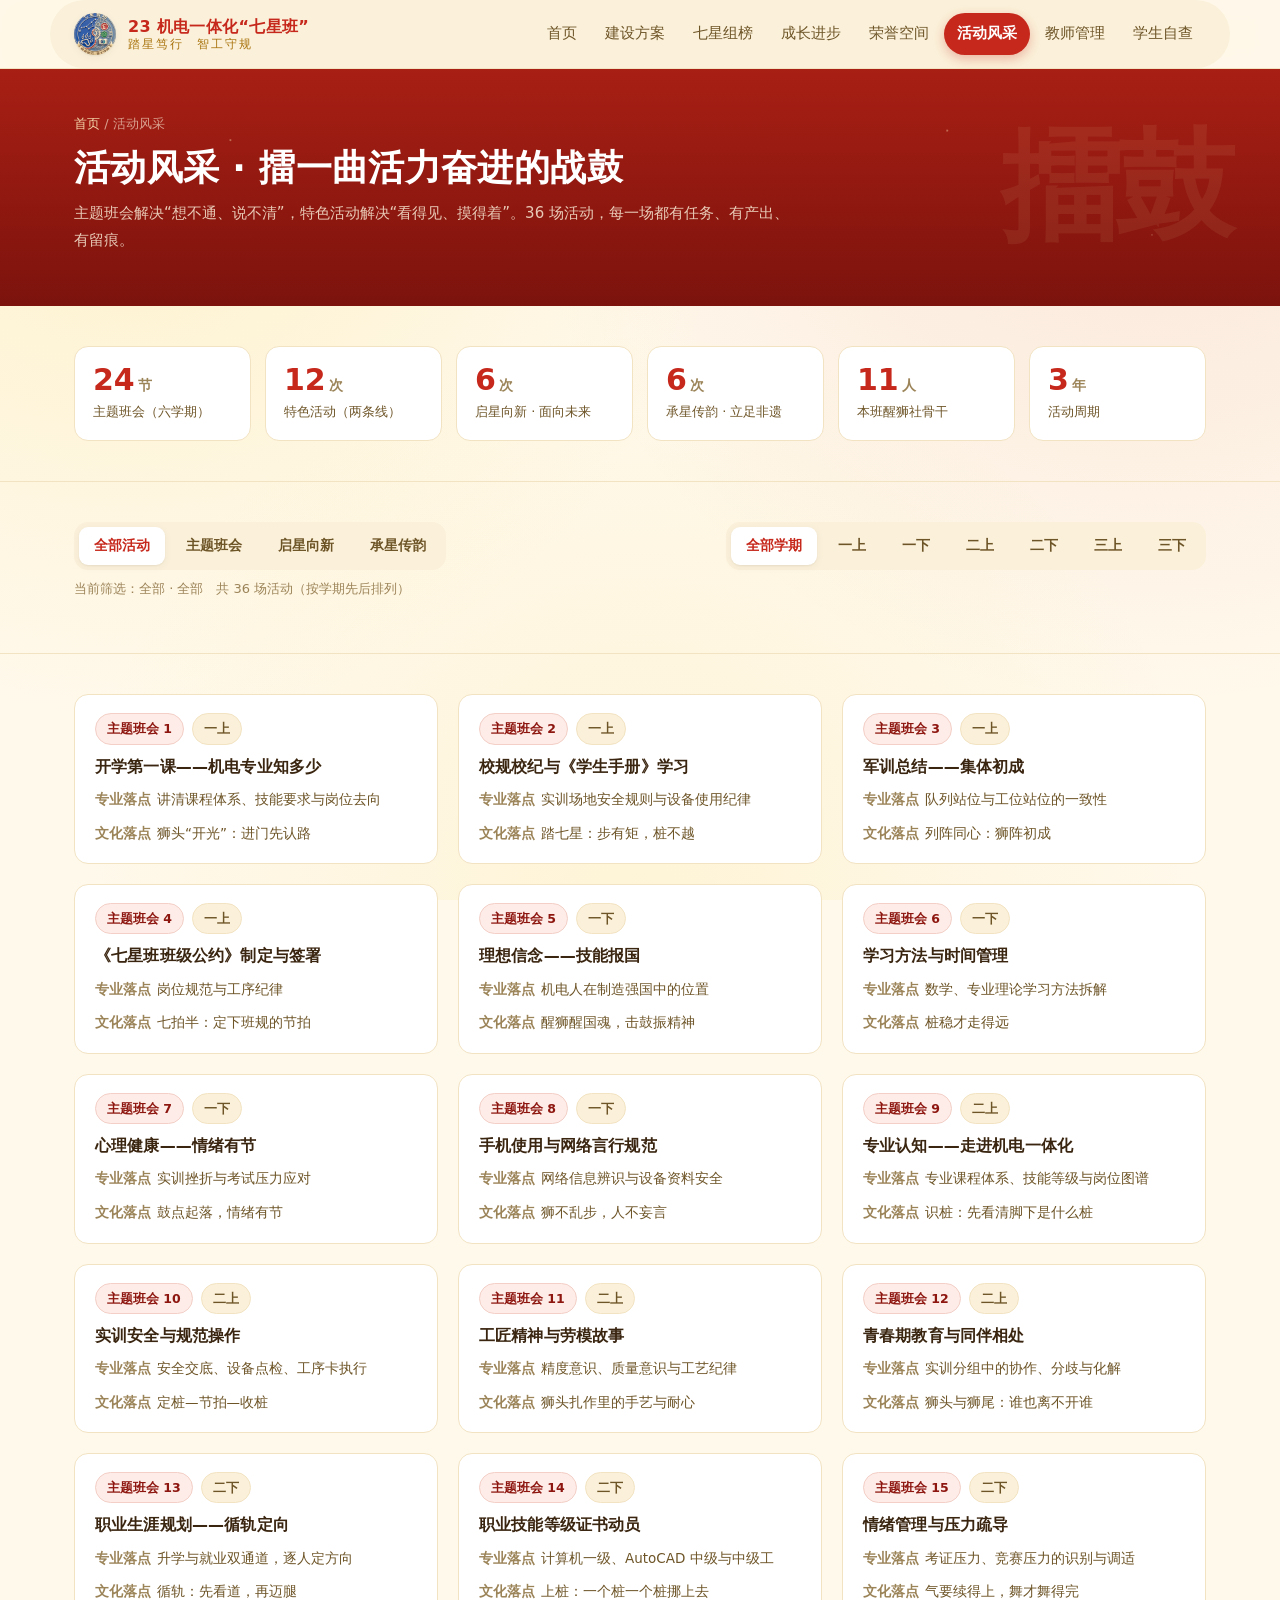
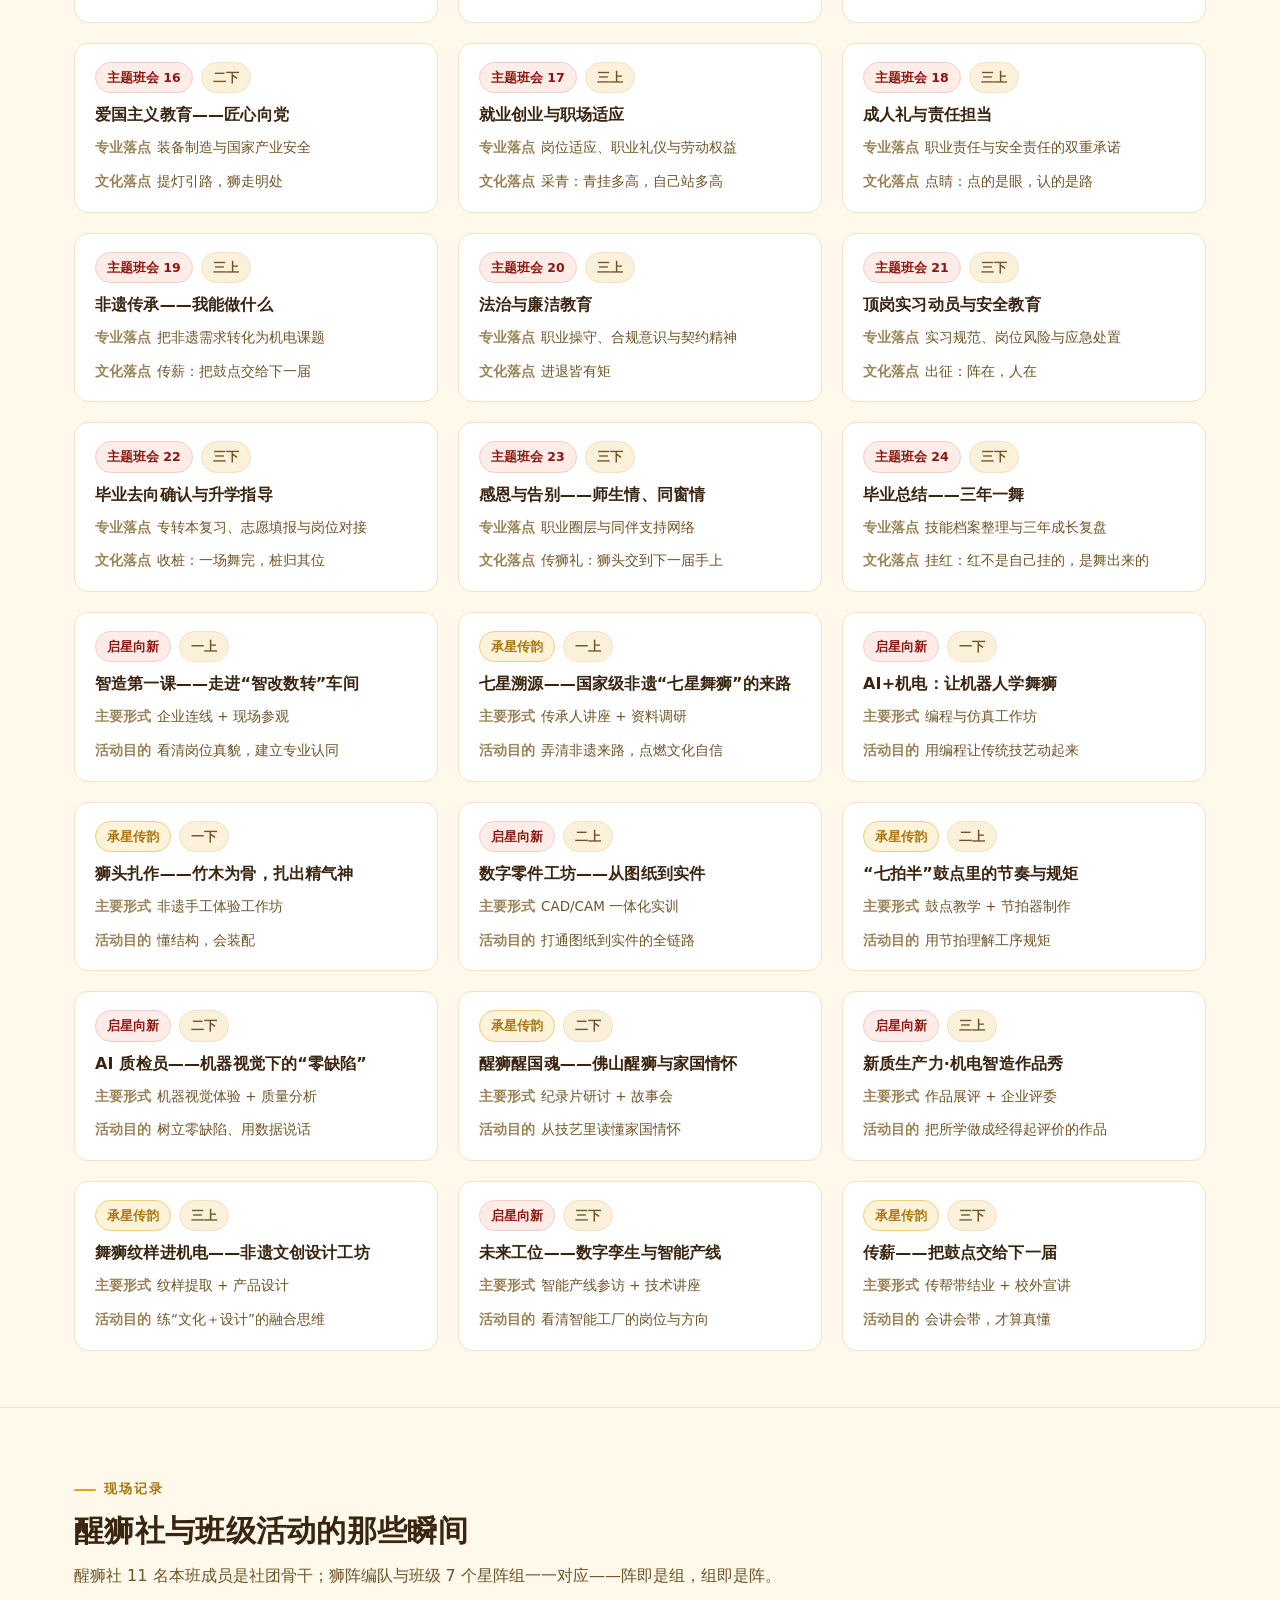
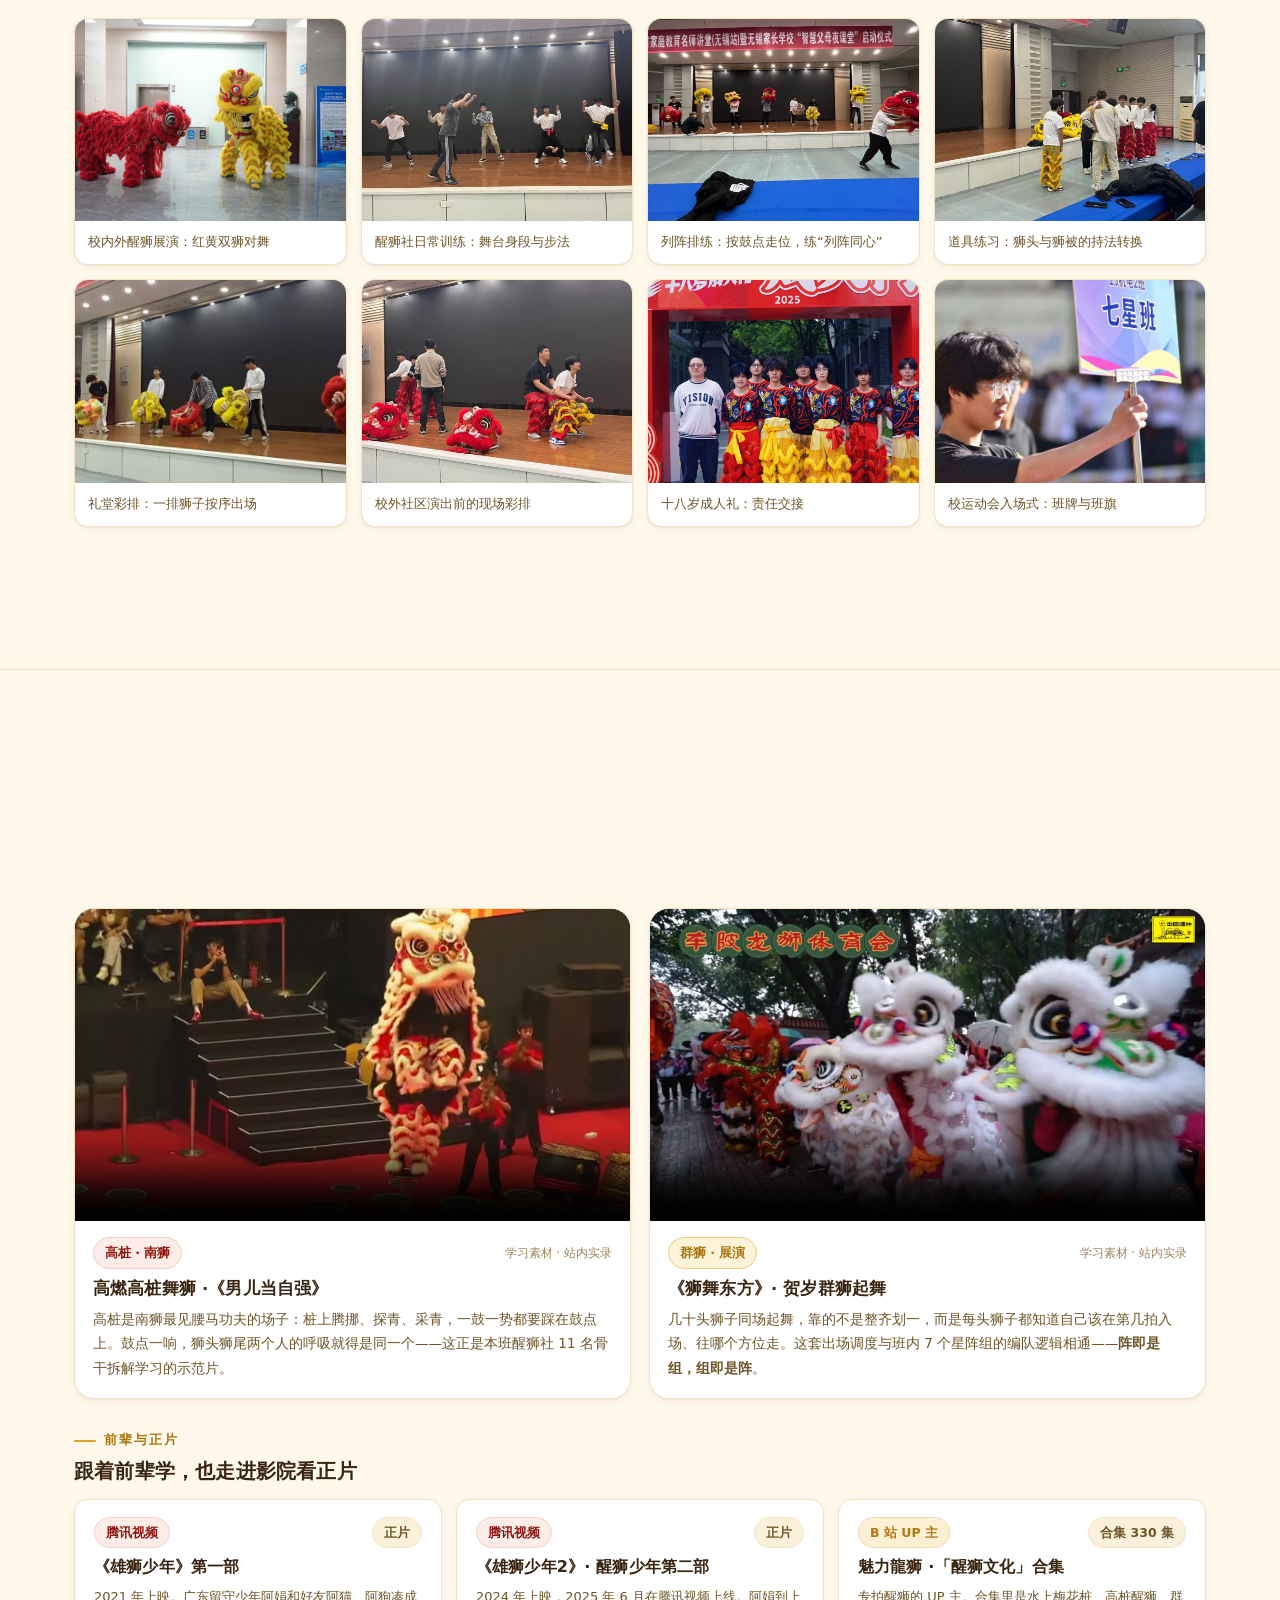
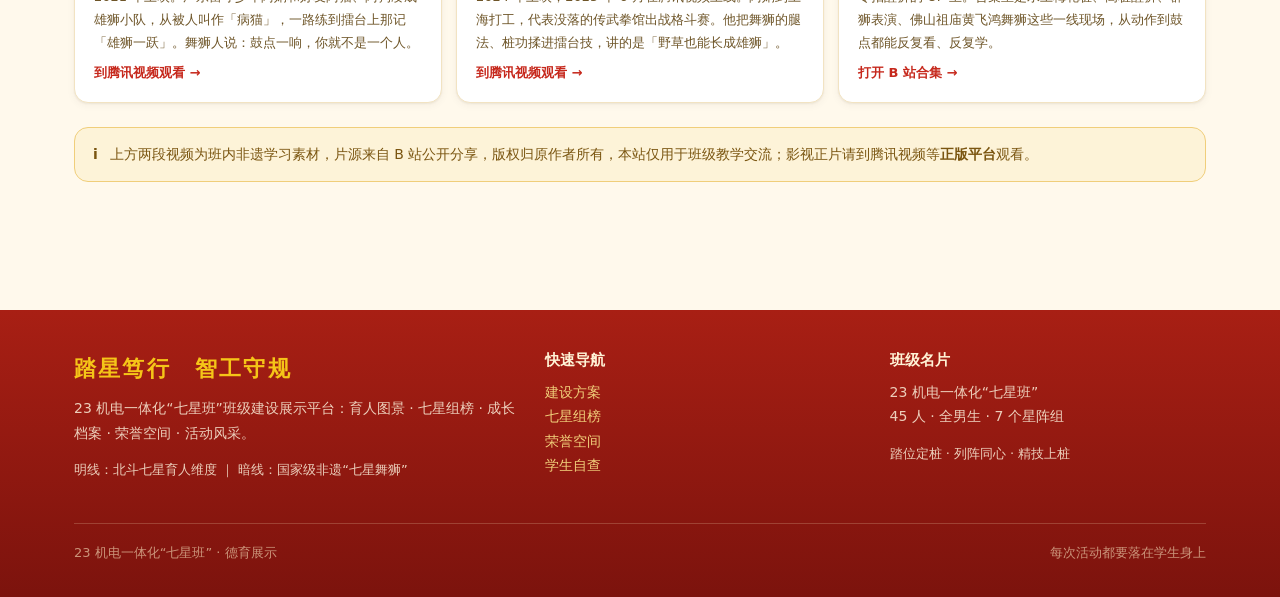
==== activities.html @ bb351f82 "初始提交：23 机电一体化七星班班级网站（含活动风采页非遗学习区）" ====
<!DOCTYPE html>
<html lang="zh-CN">
<head>
<meta charset="UTF-8">
<meta name="viewport" content="width=device-width, initial-scale=1">
<title>活动风采 · 23 机电一体化“七星班”</title>
<meta name="description" content="七星班活动风采：24 节主题班会与 12 次特色活动（启星向新 / 承星传韵），以及醒狮社训练与展演现场记录。">
<link rel="icon" href="assets/img/badge.jpg">
<link rel="stylesheet" href="assets/css/base.css">
<link rel="stylesheet" href="assets/css/components.css">
<link rel="stylesheet" href="assets/css/pages.css">
</head>
<body>
<a class="skip-link" href="#main">跳到主要内容</a>

<header class="site-header">
  <div class="wrap bar">
    <a class="brand" href="index.html">
      <img src="assets/img/badge.jpg" alt="七星班班徽">
      <span class="t"><b>23 机电一体化“七星班”</b><span>踏星笃行　智工守规</span></span>
    </a>
    <button class="nav-toggle" type="button" aria-label="展开导航" aria-expanded="false"><span></span></button>
    <nav class="nav" aria-label="站点导航">
      <a href="index.html">首页</a>
      <a href="plan.html">建设方案</a>
      <a href="groups.html">七星组榜</a>
      <a href="growth.html">成长进步</a>
      <a href="honor.html">荣誉空间</a>
      <a href="activities.html">活动风采</a>
      <a href="teacher.html">教师管理</a>
      <a href="student.html">学生自查</a>
    </nav>
  </div>
</header>

<section class="page-head" data-watermark="擂鼓">
  <div class="wrap">
    <p class="crumb"><a href="index.html">首页</a> / 活动风采</p>
    <h1>活动风采 · 擂一曲活力奋进的战鼓</h1>
    <p class="desc">主题班会解决“想不通、说不清”，特色活动解决“看得见、摸得着”。36 场活动，每一场都有任务、有产出、有留痕。</p>
  </div>
</section>

<main id="main">

  <section class="section section-tight">
    <div class="wrap">
      <div class="stats reveal" id="actStats"></div>
    </div>
  </section>

  <section class="section section-tight">
    <div class="wrap">
      <div class="reveal" style="display:flex; gap:14px; flex-wrap:wrap; align-items:center; justify-content:space-between">
        <div class="seg" id="kindSeg">
          <button type="button" data-k="全部" aria-pressed="true">全部活动</button>
          <button type="button" data-k="主题班会" aria-pressed="false">主题班会</button>
          <button type="button" data-k="启星向新" aria-pressed="false">启星向新</button>
          <button type="button" data-k="承星传韵" aria-pressed="false">承星传韵</button>
        </div>
        <div class="seg" id="termSeg"></div>
      </div>
      <p class="muted small mt8 reveal" id="filterTip"></p>
    </div>
  </section>

  <section class="section section-tight">
    <div class="wrap">
      <div class="grid g3 reveal" id="actList"></div>
      <div id="actEmpty" class="mt16"></div>
    </div>
  </section>

  <section class="section">
    <div class="wrap">
      <div class="section-head reveal">
        <span class="eyebrow">现场记录</span>
        <h2>醒狮社与班级活动的那些瞬间</h2>
        <p class="sub">醒狮社 11 名本班成员是社团骨干；狮阵编队与班级 7 个星阵组一一对应——阵即是组，组即是阵。</p>
      </div>
      <div class="gallery reveal" id="actGallery"></div>
      <div class="note mt24 reveal">
        <span class="ic">i</span>
        <p class="mb0">活动照片仅选用不含个人隐私信息的现场记录；涉及学生个人谈话、心理跟踪等活动材料，按隐私要求<strong>一律不在本站展示</strong>。</p>
      </div>
    </div>
  </section>

  <!-- ============ 分类：弘扬非遗 · 学习前辈 ============ -->
  <section class="section" id="heritage">
    <div class="wrap">
      <div class="section-head reveal">
        <span class="eyebrow">弘扬非遗 · 学习前辈</span>
        <h2>看前辈怎么舞，我们怎么练</h2>
        <p class="sub">醒狮是本班的暗线——国家级非遗「舞狮」，也是 7 个星阵组的原型。先把专业狮队的桩上功夫看进去，再回到自己的训练场上一段一段地抠。</p>
      </div>

      <div class="heritage-videos reveal">
        <figure class="video-card">
          <video controls preload="none" playsinline
                 poster="assets/media/poster-gaozhuang.jpg"
                 aria-label="高燃高桩舞狮 ·《男儿当自强》">
            <source src="assets/media/wushi-gaozhuang.mp4" type="video/mp4">
            你的浏览器不支持视频播放，可<a href="assets/media/wushi-gaozhuang.mp4">下载后观看</a>。
          </video>
          <figcaption class="vc-body">
            <div class="vc-top">
              <span class="chip chip-red">高桩 · 南狮</span>
              <span class="vc-src">学习素材 · 站内实录</span>
            </div>
            <h4>高燃高桩舞狮 ·《男儿当自强》</h4>
            <p class="vc-desc">高桩是南狮最见腰马功夫的场子：桩上腾挪、探青、采青，一鼓一势都要踩在鼓点上。鼓点一响，狮头狮尾两个人的呼吸就得是同一个——这正是本班醒狮社 11 名骨干拆解学习的示范片。</p>
          </figcaption>
        </figure>

        <figure class="video-card">
          <video controls preload="none" playsinline
                 poster="assets/media/poster-shiwu-dongfang.jpg"
                 aria-label="最燃舞狮 ·《狮舞东方》">
            <source src="assets/media/wushi-shiwu-dongfang.mp4" type="video/mp4">
            你的浏览器不支持视频播放，可<a href="assets/media/wushi-shiwu-dongfang.mp4">下载后观看</a>。
          </video>
          <figcaption class="vc-body">
            <div class="vc-top">
              <span class="chip chip-gold">群狮 · 展演</span>
              <span class="vc-src">学习素材 · 站内实录</span>
            </div>
            <h4>《狮舞东方》· 贺岁群狮起舞</h4>
            <p class="vc-desc">几十头狮子同场起舞，靠的不是整齐划一，而是每头狮子都知道自己该在第几拍入场、往哪个方位走。这套出场调度与班内 7 个星阵组的编队逻辑相通——<strong>阵即是组，组即是阵</strong>。</p>
          </figcaption>
        </figure>
      </div>

      <div class="section-head mt24 reveal" style="margin-bottom:14px">
        <span class="eyebrow" style="margin-bottom:6px">前辈与正片</span>
        <h3 style="font-size:20px;margin:0">跟着前辈学，也走进影院看正片</h3>
      </div>

      <div class="res-grid reveal">
        <a class="res-card" href="https://v.qq.com/x/cover/mzc00200mu0cw18.html" target="_blank" rel="noopener noreferrer">
          <div class="rc-top"><span class="chip chip-info">腾讯视频</span><span class="chip">正片</span></div>
          <h4>《雄狮少年》第一部</h4>
          <p>2021 年上映。广东留守少年阿娟和好友阿猫、阿狗凑成雄狮小队，从被人叫作「病猫」，一路练到擂台上那记「雄狮一跃」。舞狮人说：鼓点一响，你就不是一个人。</p>
          <span class="rc-go">到腾讯视频观看</span>
        </a>

        <a class="res-card" href="https://v.qq.com/x/cover/mzc002004qtfhax.html" target="_blank" rel="noopener noreferrer">
          <div class="rc-top"><span class="chip chip-info">腾讯视频</span><span class="chip">正片</span></div>
          <h4>《雄狮少年2》· 醒狮少年第二部</h4>
          <p>2024 年上映，2025 年 6 月在腾讯视频上线。阿娟到上海打工，代表没落的传武拳馆出战格斗赛。他把舞狮的腿法、桩功揉进擂台技，讲的是「野草也能长成雄狮」。</p>
          <span class="rc-go">到腾讯视频观看</span>
        </a>

        <a class="res-card" href="https://space.bilibili.com/1303288093/lists/5667470?type=season" target="_blank" rel="noopener noreferrer">
          <div class="rc-top"><span class="chip chip-warn">B 站 UP 主</span><span class="chip">合集 330 集</span></div>
          <h4>魅力龍狮 ·「醒狮文化」合集</h4>
          <p>专拍醒狮的 UP 主。合集里是水上梅花桩、高桩醒狮、群狮表演、佛山祖庙黄飞鸿舞狮这些一线现场，从动作到鼓点都能反复看、反复学。</p>
          <span class="rc-go">打开 B 站合集</span>
        </a>
      </div>

      <div class="note mt24 reveal">
        <span class="ic">i</span>
        <p class="mb0">上方两段视频为班内非遗学习素材，片源来自 B 站公开分享，版权归原作者所有，本站仅用于班级教学交流；影视正片请到腾讯视频等<strong>正版平台</strong>观看。</p>
      </div>
    </div>
  </section>

</main>

<footer class="site-footer">
  <div class="wrap">
    <div class="cols">
      <div>
        <div class="motto">踏星笃行　智工守规</div>
        <p>23 机电一体化“七星班”班级建设展示平台：育人图景 · 七星组榜 · 成长档案 · 荣誉空间 · 活动风采。</p>
        <p class="small">明线：北斗七星育人维度 ｜ 暗线：国家级非遗“七星舞狮”</p>
      </div>
      <div>
        <h4>快速导航</h4>
        <p><a href="plan.html">建设方案</a><br><a href="groups.html">七星组榜</a><br>
           <a href="honor.html">荣誉空间</a><br><a href="student.html">学生自查</a></p>
      </div>
      <div>
        <h4>班级名片</h4>
        <p>23 机电一体化“七星班”<br>45 人 · 全男生 · 7 个星阵组</p>
        <p class="small">踏位定桩 · 列阵同心 · 精技上桩</p>
      </div>
    </div>
    <div class="legal">
      <span>23 机电一体化“七星班” · 德育展示</span>
      <span>每次活动都要落在学生身上</span>
    </div>
  </div>
</footer>

<script src="assets/js/data.js"></script>
<script src="assets/js/charts.js"></script>
<script src="assets/js/ui.js"></script>
<script>
QXUI.onReady(function () {
  var U = QXUI, D = U.data, esc = U.esc;
  var kind = '全部', term = '全部';

  var meetings = D.activities.filter(function (a) { return a.kind === '班会'; });
  var fx = D.activities.filter(function (a) { return a.kind === '特色'; });

  /* --- 概览 --- */
  U.qs('#actStats').innerHTML = [
    [meetings.length, '节', '主题班会（六学期）'],
    [12, '次', '特色活动（两条线）'],
    [6, '次', '启星向新 · 面向未来'],
    [6, '次', '承星传韵 · 立足非遗'],
    [11, '人', '本班醒狮社骨干'],
    [3, '年', '活动周期']
  ].map(function (x) {
    return '<div class="stat"><div class="v num">' + x[0] + '<small>' + x[1] + '</small></div>' +
      '<div class="k">' + esc(x[2]) + '</div></div>';
  }).join('');

  /* --- 学期筛选 --- */
  U.qs('#termSeg').innerHTML = '<button type="button" data-k="全部" aria-pressed="true">全部学期</button>' +
    D.meta.termShort.map(function (t) {
      return '<button type="button" data-k="' + esc(t) + '" aria-pressed="false">' + esc(t) + '</button>';
    }).join('');

  function bindSeg(sel, cb) {
    U.qsa(sel + ' button').forEach(function (b) {
      b.addEventListener('click', function () {
        U.qsa(sel + ' button').forEach(function (x) {
          x.setAttribute('aria-pressed', x === b ? 'true' : 'false');
        });
        cb(b.getAttribute('data-k'));
      });
    });
  }
  bindSeg('#kindSeg', function (k) { kind = k; render(); });
  bindSeg('#termSeg', function (k) { term = k; render(); });

  /* --- 渲染列表 --- */
  function match(a) {
    if (term !== '全部' && a.termShort !== term) return false;
    if (kind === '全部') return true;
    if (kind === '主题班会') return a.kind === '班会';
    return a.kind === '特色' && a.series === kind;
  }

  function render() {
    var list = D.activities.filter(match);
    U.qs('#filterTip').textContent = '当前筛选：' + kind + ' · ' + term +
      '　共 ' + list.length + ' 场活动（按学期先后排列）';

    if (!list.length) {
      U.qs('#actList').innerHTML = '';
      U.qs('#actEmpty').innerHTML = U.empty('这个条件下还没有活动记录，换个筛选试试。');
      return;
    }
    U.qs('#actEmpty').innerHTML = '';

    U.qs('#actList').innerHTML = list.map(function (a) {
      var isMeeting = a.kind === '班会';
      var seriesCls = isMeeting ? '' : (a.series === '启星向新' ? 'series-qx' : 'series-cy');
      var chipCls = isMeeting ? 'chip-info' : (a.series === '启星向新' ? 'chip-info' : 'chip-gold');
      var head = isMeeting
        ? '<span class="chip ' + chipCls + '">主题班会 ' + a.no + '</span>'
        : '<span class="chip ' + chipCls + '">' + esc(a.series) + '</span>';
      var rows = isMeeting
        ? '<div class="row"><b>专业落点</b>' + esc(a.focus) + '</div>' +
          '<div class="row"><b>文化落点</b>' + esc(a.culture) + '</div>'
        : '<div class="row"><b>主要形式</b>' + esc(a.form) + '</div>' +
          '<div class="row"><b>活动目的</b>' + esc(a.aim) + '</div>';
      return '<article class="act-card ' + seriesCls + '">' +
        '<div class="top">' + head + '<span class="chip">' + esc(a.termShort) + '</span></div>' +
        '<h4>' + esc(a.title) + '</h4>' + rows + '</article>';
    }).join('');
  }

  /* --- 照片墙 --- */
  var GALLERY = [
    ['assets/img/lion-perform.jpg', '校内外醒狮展演：红黄双狮对舞'],
    ['assets/img/lion-train2.jpg', '醒狮社日常训练：舞台身段与步法'],
    ['assets/img/lion-train7.jpg', '列阵排练：按鼓点走位，练“列阵同心”'],
    ['assets/img/lion-train6.jpg', '道具练习：狮头与狮被的持法转换'],
    ['assets/img/lion-train1.jpg', '礼堂彩排：一排狮子按序出场'],
    ['assets/img/lion-train4.jpg', '校外社区演出前的现场彩排'],
    ['assets/img/adult-ceremony.jpg', '十八岁成人礼：责任交接'],
    ['assets/img/sport-banner.jpg', '校运动会入场式：班牌与班旗']
  ];
  U.qs('#actGallery').innerHTML = GALLERY.map(function (g) {
    return '<figure><img src="' + g[0] + '" alt="' + esc(g[1]) + '" loading="lazy">' +
      '<figcaption>' + esc(g[1]) + '</figcaption></figure>';
  }).join('');

  render();
});
</script>
</body>
</html>
---- assets/css/base.css ----
/* ============================================================
   七星班班级网站 · 基础层
   设计语言：醒狮红 + 鎏金黄（红黄为主色），辅以暖米底与深褐文字
   ============================================================ */

:root {
  /* 主红 */
  --red:        #C6281C;
  --red-deep:   #8E1610;
  --red-bright: #E0391F;
  --red-soft:   #FDECE7;

  /* 主黄 / 鎏金 */
  --gold:       #E0A020;
  --gold-bright:#F5C518;
  --gold-deep:  #A9740F;
  --gold-line:  #F0CE7A;
  --gold-soft:  #FDF3D8;

  /* 深红（Hero / 页头 / 页脚） */
  --wine:       #7C130D;
  --wine-2:     #A81F14;
  --wine-3:     #C93A1E;

  /* 中性（暖米底 + 深褐字） */
  --bg:         #FFF9EC;
  --surface:    #FFFFFF;
  --surface-2:  #FBF1DA;
  --line:       #F2E3C2;
  --line-2:     #E4CE9B;
  --ink:        #3A2510;
  --ink-2:      #6E5528;
  --muted:      #9C8459;

  /* 状态（保持红黄体系） */
  --ok:         #8A5E0C;
  --ok-soft:    #FCEFD2;
  --warn:       #B47814;
  --warn-soft:  #FCEFD2;
  --info:       #A81F14;
  --info-soft:  #FDECE7;

  /* 尺度 */
  --r-sm: 8px;
  --r:    14px;
  --r-lg: 20px;
  --r-xl: 28px;
  --shadow-sm: 0 1px 2px rgba(58, 37, 16, .06), 0 2px 8px rgba(58, 37, 16, .05);
  --shadow:    0 2px 6px rgba(58, 37, 16, .08), 0 10px 28px rgba(58, 37, 16, .07);
  --shadow-lg: 0 8px 20px rgba(58, 37, 16, .12), 0 24px 60px rgba(58, 37, 16, .12);
  --maxw: 1180px;
  --pad: 24px;

  /* 字体 */
  --font: "Microsoft YaHei", "PingFang SC", "Hiragino Sans GB",
          "Source Han Sans SC", "Noto Sans CJK SC", system-ui, -apple-system, sans-serif;
  --font-num: "DIN Alternate", "Bahnschrift", "Segoe UI", var(--font);
}

*, *::before, *::after { box-sizing: border-box; }

html { -webkit-text-size-adjust: 100%; scroll-behavior: smooth; }

body {
  margin: 0;
  font-family: var(--font);
  font-size: 16px;
  line-height: 1.75;
  color: var(--ink);
  background: var(--bg);
  /* 暖黄底 + 淡金/淡红晕（纯 CSS，无外链图片） */
  background-image:
    radial-gradient(circle at 10% 12%, rgba(245, 197, 24, .16), transparent 44%),
    radial-gradient(circle at 90% 6%,  rgba(198, 40, 28, .10), transparent 46%),
    radial-gradient(circle at 50% 100%, rgba(245, 197, 24, .10), transparent 52%);
  background-attachment: fixed;
}

img { max-width: 100%; display: block; }
a { color: var(--red); text-decoration: none; }
a:hover { text-decoration: underline; }
button, input, select, textarea { font: inherit; color: inherit; }

h1, h2, h3, h4 { margin: 0; line-height: 1.35; font-weight: 700; letter-spacing: .01em; }
p { margin: 0 0 1em; }
ul, ol { margin: 0 0 1em; padding-left: 1.35em; }

:focus-visible {
  outline: 3px solid var(--gold);
  outline-offset: 2px;
  border-radius: 4px;
}

/* ---------------- 布局 ---------------- */
.wrap { width: 100%; max-width: var(--maxw); margin: 0 auto; padding: 0 var(--pad); }
.wrap-wide { max-width: 1360px; }

.section { padding: 64px 0; }
.section-tight { padding: 40px 0; }
.section + .section { border-top: 1px solid var(--line); }

.section-head { margin-bottom: 28px; }
.section-head .eyebrow {
  display: inline-flex; align-items: center; gap: 8px;
  font-size: 13px; font-weight: 700; letter-spacing: .16em;
  color: var(--gold-deep); text-transform: uppercase;
  margin-bottom: 10px;
}
.section-head .eyebrow::before {
  content: ""; width: 22px; height: 2px; background: var(--gold); border-radius: 2px;
}
.section-head h2 { font-size: 30px; color: var(--ink); }
.section-head .sub { margin-top: 10px; color: var(--ink-2); max-width: 74ch; }

.grid { display: grid; gap: 20px; }
.g2 { grid-template-columns: repeat(2, minmax(0, 1fr)); }
.g3 { grid-template-columns: repeat(3, minmax(0, 1fr)); }
.g4 { grid-template-columns: repeat(4, minmax(0, 1fr)); }
.g-auto { grid-template-columns: repeat(auto-fit, minmax(260px, 1fr)); }
.g-auto-sm { grid-template-columns: repeat(auto-fit, minmax(190px, 1fr)); }

/* ---------------- 顶部导航 ---------------- */
.site-header {
  position: sticky; top: 0; z-index: 60;
  background: rgba(255, 249, 236, .9);
  backdrop-filter: saturate(180%) blur(14px);
  border-bottom: 1px solid var(--line);
}
.site-header .bar {
  display: flex; align-items: center; gap: 18px;
  height: 68px;
}
.brand { display: flex; align-items: center; gap: 12px; flex: none; }
.brand img { width: 42px; height: 42px; border-radius: 50%; box-shadow: var(--shadow-sm); }
.brand .t { line-height: 1.25; }
.brand .t b { display: block; font-size: 16px; letter-spacing: .02em; }
.brand .t span { display: block; font-size: 11.5px; color: var(--gold-deep); letter-spacing: .16em; }

.nav { margin-left: auto; display: flex; align-items: center; gap: 2px; flex-wrap: wrap; }
.nav a {
  padding: 8px 13px; border-radius: 999px;
  font-size: 14.5px; color: var(--ink-2); white-space: nowrap;
}
.nav a:hover { background: var(--gold-soft); color: var(--ink); text-decoration: none; }
.nav a[aria-current="page"] {
  background: var(--red); color: #fff; font-weight: 700;
  box-shadow: 0 4px 12px rgba(198, 40, 28, .3);
}
.nav-toggle {
  display: none; margin-left: auto;
  width: 42px; height: 42px; border: 1px solid var(--line-2);
  background: var(--surface); border-radius: 10px; cursor: pointer;
  align-items: center; justify-content: center;
}
.nav-toggle span {
  display: block; width: 18px; height: 2px; background: var(--ink); border-radius: 2px;
  box-shadow: 0 -6px 0 var(--ink), 0 6px 0 var(--ink);
}

/* ---------------- 页脚 ---------------- */
.site-footer {
  margin-top: 64px; padding: 40px 0 32px;
  background: linear-gradient(180deg, var(--wine-2), var(--wine));
  color: rgba(255, 246, 224, .82);
  font-size: 14px;
}
.site-footer a { color: var(--gold-line); }
.site-footer .cols { display: grid; grid-template-columns: 1.4fr 1fr 1fr; gap: 28px; }
.site-footer h4 { color: #FFF3D6; font-size: 15px; margin-bottom: 10px; }
.site-footer .motto {
  font-size: 22px; color: var(--gold-bright); font-weight: 700; letter-spacing: .1em;
  margin-bottom: 8px;
}
.site-footer .legal {
  margin-top: 28px; padding-top: 18px;
  border-top: 1px solid rgba(255, 240, 200, .2);
  display: flex; justify-content: space-between; gap: 16px; flex-wrap: wrap;
  color: rgba(255, 240, 200, .58); font-size: 13px;
}

/* ---------------- 工具类 ---------------- */
.muted { color: var(--muted); }
.small { font-size: 13px; }
.center { text-align: center; }
.nowrap { white-space: nowrap; }
.mt0 { margin-top: 0; } .mb0 { margin-bottom: 0; }
.mt8 { margin-top: 8px; } .mt16 { margin-top: 16px; } .mt24 { margin-top: 24px; }
.hide { display: none !important; }
.num { font-family: var(--font-num); font-variant-numeric: tabular-nums; }

.skip-link {
  position: absolute; left: -9999px; top: 0; z-index: 100;
  background: var(--red); color: #fff; padding: 10px 16px; border-radius: 0 0 10px 0;
}
.skip-link:focus { left: 0; }

/* ---------------- 醒狮装饰 ---------------- */
.lion-watermark {
  position: absolute; pointer-events: none; user-select: none;
  opacity: .13; filter: saturate(.9);
}
.lion-orn {
  width: 54px; height: 54px; opacity: .95;
  margin: 0 auto 10px;
}
.orn-row { display: flex; align-items: center; justify-content: center; gap: 14px; }
.orn-row::before, .orn-row::after {
  content: ""; height: 1px; width: 96px;
  background: linear-gradient(90deg, transparent, var(--gold-line));
}
.orn-row::after { background: linear-gradient(90deg, var(--gold-line), transparent); }

/* ---------------- 入场动效 ---------------- */
.reveal { opacity: 0; transform: translateY(14px); }
.reveal.in {
  opacity: 1; transform: none;
  transition: opacity .6s cubic-bezier(.22,.61,.36,1), transform .6s cubic-bezier(.22,.61,.36,1);
}

@media (prefers-reduced-motion: reduce) {
  html { scroll-behavior: auto; }
  *, *::before, *::after {
    animation-duration: .001ms !important;
    animation-iteration-count: 1 !important;
    transition-duration: .001ms !important;
  }
  .reveal { opacity: 1; transform: none; }
}

/* ---------------- 响应式 ---------------- */
@media (max-width: 980px) {
  .g4 { grid-template-columns: repeat(2, minmax(0, 1fr)); }
  .g3 { grid-template-columns: repeat(2, minmax(0, 1fr)); }
  .site-footer .cols { grid-template-columns: 1fr 1fr; }
}

@media (max-width: 760px) {
  :root { --pad: 16px; }
  body { font-size: 15px; }
  .section { padding: 44px 0; }
  .section-head h2 { font-size: 23px; }
  .nav-toggle { display: flex; }
  .nav {
    display: none; position: absolute; left: 0; right: 0; top: 68px;
    flex-direction: column; align-items: stretch; gap: 4px;
    background: var(--surface); border-bottom: 1px solid var(--line);
    padding: 12px 16px 18px; box-shadow: var(--shadow);
  }
  .nav.open { display: flex; }
  .nav a { padding: 11px 14px; border-radius: 10px; }
  .g2, .g3, .g4 { grid-template-columns: 1fr; }
  .site-footer .cols { grid-template-columns: 1fr; }
  .stats { grid-template-columns: repeat(2, minmax(0, 1fr)); }
}
---- assets/css/components.css ----
/* ============================================================
   七星班班级网站 · 组件层
   ============================================================ */

/* ---------------- 卡片 ---------------- */
.card {
  background: var(--surface);
  border: 1px solid var(--line);
  border-radius: var(--r);
  padding: 22px;
  box-shadow: var(--shadow-sm);
  transition: transform .28s cubic-bezier(.22,.61,.36,1), box-shadow .28s;
}
.card:hover { transform: translateY(-3px); box-shadow: var(--shadow); }
.card-flat:hover { transform: none; box-shadow: var(--shadow-sm); }
.card > h3 { font-size: 17px; margin-bottom: 8px; }
.card .kicker { font-size: 12.5px; color: var(--gold); font-weight: 700; letter-spacing: .1em; }

.card-star { position: relative; overflow: hidden; }
.card-star::after {
  content: attr(data-star);
  position: absolute; right: -6px; top: -14px;
  font-size: 60px; font-weight: 800; color: rgba(192, 138, 46, .09);
  letter-spacing: -.04em; pointer-events: none;
}

/* ---------------- 徽标 / 标签 ---------------- */
.chip {
  display: inline-flex; align-items: center; gap: 6px;
  padding: 4px 11px; border-radius: 999px;
  font-size: 12.5px; font-weight: 700; line-height: 1.7;
  background: var(--surface-2); color: var(--ink-2);
  border: 1px solid var(--line);
  white-space: nowrap;
}
.chip-red  { background: var(--red-soft);   color: var(--red-deep); border-color: #F3CFC7; }
.chip-gold { background: var(--gold-soft);  color: var(--gold-deep); border-color: var(--gold-line); }
.chip-ok   { background: var(--ok-soft);    color: var(--ok);       border-color: #C6E2D4; }
.chip-info { background: var(--red-soft);   color: var(--red-deep); border-color: #F3CFC7; }
.chip-warn { background: var(--warn-soft);  color: var(--warn);     border-color: #EBD9B2; }
.chip-wine { background: var(--wine-2);     color: #FFE9A8;         border-color: var(--wine-3); }
.chips { display: flex; flex-wrap: wrap; gap: 8px; }

/* ---------------- 按钮 ---------------- */
.btn {
  display: inline-flex; align-items: center; justify-content: center; gap: 8px;
  padding: 10px 20px; border-radius: 999px; border: 1px solid transparent;
  font-size: 15px; font-weight: 700; cursor: pointer; background: var(--surface-2);
  color: var(--ink); transition: transform .18s, box-shadow .18s, background .18s;
}
.btn:hover { transform: translateY(-1px); text-decoration: none; }
.btn-primary { background: var(--red); color: #fff; box-shadow: 0 6px 16px rgba(179,39,30,.26); }
.btn-primary:hover { background: var(--red-deep); }
.btn-ghost { background: transparent; border-color: var(--line-2); }
.btn-ghost:hover { background: var(--surface-2); }
.btn-sm { padding: 7px 14px; font-size: 13.5px; }
.btn:disabled { opacity: .5; cursor: not-allowed; transform: none; }

/* ---------------- 数据条 / 统计 ---------------- */
.stats { display: grid; grid-template-columns: repeat(auto-fit, minmax(140px, 1fr)); gap: 14px; }
.stat {
  background: var(--surface); border: 1px solid var(--line);
  border-radius: var(--r); padding: 16px 18px;
}
.stat .v { font-family: var(--font-num); font-size: 30px; font-weight: 800; color: var(--red); line-height: 1.15; }
.stat .v small { font-size: 14px; font-weight: 700; color: var(--muted); margin-left: 3px; }
.stat .k { font-size: 13px; color: var(--ink-2); margin-top: 4px; }

/* ---------------- 进度条 ---------------- */
.bar { height: 9px; border-radius: 999px; background: var(--surface-2); overflow: hidden; }
.bar > i {
  display: block; height: 100%; border-radius: 999px;
  background: linear-gradient(90deg, var(--gold), var(--red));
  transition: width .8s cubic-bezier(.22,.61,.36,1);
}
.bar.sm { height: 6px; }
.bar-row { display: grid; grid-template-columns: 96px 1fr 52px; align-items: center; gap: 12px; margin-bottom: 11px; }
.bar-row .n { font-size: 13.5px; color: var(--ink-2); }
.bar-row .v { font-family: var(--font-num); font-size: 14px; font-weight: 700; text-align: right; }

/* ---------------- 表格 ---------------- */
.table-wrap { overflow-x: auto; border: 1px solid var(--line); border-radius: var(--r); background: var(--surface); }
table.tb { width: 100%; border-collapse: collapse; font-size: 14px; min-width: 640px; }
table.tb caption {
  caption-side: top; text-align: left; padding: 14px 16px 10px;
  font-weight: 700; color: var(--ink); font-size: 15px;
}
table.tb thead th {
  background: var(--surface-2); color: var(--ink);
  font-size: 13px; font-weight: 700; text-align: left;
  padding: 11px 14px; border-bottom: 1px solid var(--line-2); white-space: nowrap;
}
table.tb tbody td { padding: 11px 14px; border-bottom: 1px solid var(--line); vertical-align: top; }
table.tb tbody tr:last-child td { border-bottom: 0; }
table.tb tbody tr:hover td { background: #FDFAF5; }
table.tb .c { text-align: center; }
table.tb .n { font-family: var(--font-num); font-variant-numeric: tabular-nums; }

/* ---------------- 榜单 ---------------- */
.rank-list { display: grid; gap: 14px; }
.rank-item {
  display: grid; grid-template-columns: 62px 1fr auto; align-items: center; gap: 18px;
  background: var(--surface); border: 1px solid var(--line);
  border-radius: var(--r); padding: 18px 22px;
  transition: transform .25s, box-shadow .25s, border-color .25s;
}
.rank-item:hover { transform: translateY(-2px); box-shadow: var(--shadow); }
.rank-item.top1 { border-color: var(--gold-line); background: linear-gradient(180deg, #FFFDF6, #FFFFFF); }
.rank-item.top2 { border-color: #EBD4AE; }
.rank-item.top3 { border-color: #EFDCC0; }
.rank-badge {
  width: 54px; height: 54px; border-radius: 16px;
  display: flex; align-items: center; justify-content: center;
  font-family: var(--font-num); font-size: 22px; font-weight: 800;
  background: var(--surface-2); color: var(--ink-2);
}
.rank-item.top1 .rank-badge { background: linear-gradient(140deg, #F7D766, #D69A18); color: #5A3C05; }
.rank-item.top2 .rank-badge { background: linear-gradient(140deg, #F4DE9E, #D2A94E); color: #5A3C05; }
.rank-item.top3 .rank-badge { background: linear-gradient(140deg, #F7E7C4, #E0B478); color: #6B4A16; }
.rank-main .name { font-size: 17px; font-weight: 700; display: flex; align-items: center; gap: 9px; flex-wrap: wrap; }
.rank-main .meta { font-size: 13px; color: var(--muted); margin-top: 3px; }
.rank-total { text-align: right; }
.rank-total .v { font-family: var(--font-num); font-size: 27px; font-weight: 800; color: var(--red); line-height: 1.1; }
.rank-total .k { font-size: 12px; color: var(--muted); }
.rank-delta { font-size: 13px; font-weight: 700; color: var(--ok); }

/* ---------------- 踏七星桩位条 ---------------- */
.step-track { display: grid; grid-template-columns: repeat(7, 1fr); gap: 10px; }
.step {
  position: relative; text-align: center;
  padding: 18px 8px 14px; border-radius: var(--r);
  background: var(--surface); border: 1px solid var(--line);
  transition: transform .25s, box-shadow .25s;
}
.step:hover { transform: translateY(-3px); box-shadow: var(--shadow); }
.step .dot {
  width: 34px; height: 34px; margin: 0 auto 10px; border-radius: 50%;
  display: flex; align-items: center; justify-content: center;
  background: var(--gold-soft); color: #7A5510;
  font-weight: 800; font-size: 14px; border: 1px solid var(--gold-line);
}
.step.done .dot { background: var(--red); color: #fff; border-color: var(--red); }
.step .nm { font-size: 15px; font-weight: 700; }
.step .st { font-size: 12px; color: var(--muted); margin-top: 2px; }
.step::after {
  content: ""; position: absolute; right: -7px; top: 34px;
  width: 4px; height: 4px; border-radius: 50%; background: var(--line-2);
}
.step:last-child::after { display: none; }

/* ---------------- 时间轴 ---------------- */
.timeline { position: relative; padding-left: 28px; }
.timeline::before {
  content: ""; position: absolute; left: 8px; top: 6px; bottom: 6px;
  width: 2px; background: linear-gradient(180deg, var(--gold), var(--line));
}
.tl-item { position: relative; padding-bottom: 26px; }
.tl-item::before {
  content: ""; position: absolute; left: -26px; top: 6px;
  width: 12px; height: 12px; border-radius: 50%;
  background: var(--surface); border: 3px solid var(--red);
}
.tl-item .when { font-size: 12.5px; font-weight: 700; color: var(--gold); letter-spacing: .06em; }
.tl-item h4 { font-size: 16px; margin: 3px 0 5px; }
.tl-item p { margin: 0; font-size: 14px; color: var(--ink-2); }

/* ---------------- 图表容器 ---------------- */
.chart-box { background: var(--surface); border: 1px solid var(--line); border-radius: var(--r); padding: 18px; }
.chart-box > h3 { font-size: 15px; margin-bottom: 4px; }
.chart-box .hint { font-size: 12.5px; color: var(--muted); margin-bottom: 10px; }
.chart-box svg { width: 100%; height: auto; display: block; overflow: visible; }
.chart-legend { display: flex; flex-wrap: wrap; gap: 14px; margin-top: 10px; font-size: 13px; color: var(--ink-2); }
.chart-legend i { display: inline-block; width: 11px; height: 11px; border-radius: 3px; margin-right: 6px; }

/* ---------------- 照片墙 ---------------- */
.gallery { display: grid; grid-template-columns: repeat(auto-fill, minmax(230px, 1fr)); gap: 14px; }
.gallery figure {
  margin: 0; border-radius: var(--r); overflow: hidden; background: var(--surface);
  border: 1px solid var(--line); box-shadow: var(--shadow-sm);
}
.gallery img { width: 100%; aspect-ratio: 4 / 3; object-fit: cover; transition: transform .5s cubic-bezier(.22,.61,.36,1); }
.gallery figure:hover img { transform: scale(1.05); }
.gallery figcaption { padding: 10px 13px; font-size: 13px; color: var(--ink-2); }
/* 证书墙：完整显示不裁切 */
.gallery.cert img { object-fit: contain; aspect-ratio: 3 / 2; background: var(--surface-2); padding: 6px; }
.gallery.cert figure:hover img { transform: none; }
.gallery.cert figure.wide { grid-column: span 2; }
.gallery.cert figure.wide img { aspect-ratio: 2 / 1; }
@media (max-width: 760px) { .gallery.cert figure.wide { grid-column: span 1; } }

/* ---------------- 荣誉墙 ---------------- */
.honor {
  display: flex; gap: 14px; align-items: flex-start;
  background: var(--surface); border: 1px solid var(--line);
  border-left: 4px solid var(--gold);
  border-radius: 0 var(--r) var(--r) 0; padding: 16px 18px;
}
.honor .ic {
  flex: none; width: 40px; height: 40px; border-radius: 12px;
  display: flex; align-items: center; justify-content: center;
  background: var(--gold-soft); color: #7A5510; font-weight: 800;
}
.honor .bd h4 { font-size: 15px; margin-bottom: 3px; }
.honor .bd .meta { font-size: 12.5px; color: var(--muted); }

/* ---------------- 提示块 ---------------- */
.note {
  display: flex; gap: 12px; align-items: flex-start;
  padding: 14px 18px; border-radius: var(--r);
  background: var(--gold-soft); border: 1px solid var(--gold-line); color: #7A5510;
  font-size: 14px;
}
.note .ic { flex: none; font-weight: 800; }
.note-gold { background: var(--gold-soft); border-color: var(--gold-line); color: #6E4D0F; }
.note-red  { background: var(--red-soft);  border-color: #F3CFC7; color: #7E1710; }
.note p:last-child { margin-bottom: 0; }

/* ---------------- 表单 ---------------- */
.field { margin-bottom: 16px; }
.field label { display: block; font-size: 13.5px; font-weight: 700; margin-bottom: 6px; color: var(--ink-2); }
.field .hint { font-size: 12.5px; color: var(--muted); margin-top: 5px; }
input[type="text"], input[type="number"], input[type="search"], select, textarea {
  width: 100%; padding: 10px 13px; border-radius: 10px;
  border: 1px solid var(--line-2); background: var(--surface);
  transition: border-color .18s, box-shadow .18s;
}
input:focus, select:focus, textarea:focus {
  border-color: var(--gold); box-shadow: 0 0 0 3px rgba(192,138,46,.16); outline: none;
}
.form-row { display: grid; grid-template-columns: repeat(auto-fit, minmax(190px, 1fr)); gap: 14px; }

/* ---------------- 分段控件 / 筛选 ---------------- */
.seg { display: inline-flex; gap: 6px; padding: 5px; background: var(--surface-2); border-radius: 14px; flex-wrap: wrap; }
.seg button {
  border: 0; background: transparent; cursor: pointer;
  padding: 7px 15px; border-radius: 9px; font-size: 13.5px;
  font-weight: 700; color: var(--ink-2); transition: background .2s, color .2s;
}
.seg button[aria-pressed="true"] { background: var(--surface); color: var(--red); box-shadow: var(--shadow-sm); }

/* ---------------- 空 / 载入状态 ---------------- */
.empty {
  text-align: center; padding: 54px 20px; color: var(--muted);
  border: 1px dashed var(--line-2); border-radius: var(--r); background: var(--surface);
}
.empty .big { font-size: 34px; margin-bottom: 8px; }
.skeleton { background: linear-gradient(90deg, #F5E9CE 25%, #FDF6E4 37%, #F5E9CE 63%);
  background-size: 400% 100%; animation: sk 1.3s ease infinite; border-radius: 8px; height: 14px; }
@keyframes sk { 0% { background-position: 100% 50%; } 100% { background-position: 0 50%; } }

/* ---------------- 弘扬非遗 · 学习前辈（视频与前辈资源） ---------------- */
.heritage-videos { display: grid; grid-template-columns: repeat(2, minmax(0, 1fr)); gap: 18px; }
.video-card {
  margin: 0; display: flex; flex-direction: column;
  background: var(--surface); border: 1px solid var(--line);
  border-radius: var(--r-lg); overflow: hidden; box-shadow: var(--shadow-sm);
  transition: transform .28s cubic-bezier(.22,.61,.36,1), box-shadow .28s, border-color .28s;
}
.video-card:hover { transform: translateY(-3px); box-shadow: var(--shadow); border-color: var(--gold-line); }
.video-card video { width: 100%; aspect-ratio: 16 / 9; display: block; background: #1A0E06; object-fit: cover; }
.video-card .vc-body { padding: 16px 18px 18px; }
.video-card .vc-top { display: flex; align-items: center; justify-content: space-between; gap: 10px; margin-bottom: 9px; }
.video-card .vc-src { font-size: 12px; color: var(--muted); }
.video-card h4 { font-size: 16.5px; margin: 0 0 7px; }
.video-card .vc-desc { margin: 0; font-size: 13.5px; line-height: 1.8; color: var(--ink-2); }

.res-grid { display: grid; grid-template-columns: repeat(auto-fit, minmax(258px, 1fr)); gap: 14px; }
.res-card {
  display: flex; flex-direction: column; gap: 8px;
  padding: 17px 19px; border-radius: var(--r);
  background: var(--surface); border: 1px solid var(--line);
  box-shadow: var(--shadow-sm); color: inherit;
  transition: transform .25s, box-shadow .25s, border-color .25s;
}
.res-card:hover { text-decoration: none; transform: translateY(-3px); box-shadow: var(--shadow); border-color: var(--red); }
.res-card .rc-top { display: flex; align-items: center; justify-content: space-between; gap: 10px; }
.res-card h4 { margin: 0; font-size: 16px; }
.res-card p { margin: 0; font-size: 13px; line-height: 1.75; color: var(--ink-2); flex: 1; }
.res-card .rc-go { font-size: 13px; font-weight: 700; color: var(--red); }
.res-card .rc-go::after { content: " →"; }
@media (max-width: 860px) { .heritage-videos { grid-template-columns: 1fr; } }

/* ---------------- 分栏 ---------------- */
.split { display: grid; grid-template-columns: 1fr 1fr; gap: 22px; }
.split-wide { grid-template-columns: 1.6fr 1fr; }
@media (max-width: 900px) {
  .split, .split-wide { grid-template-columns: 1fr; }
  .step-track { grid-template-columns: repeat(2, 1fr); }
  .rank-item { grid-template-columns: 46px 1fr; }
  .rank-total { grid-column: 2; text-align: left; margin-top: 6px; }
  .bar-row { grid-template-columns: 76px 1fr 46px; }
}
---- assets/css/pages.css ----
/* ============================================================
   七星班班级网站 · 页面层
   ============================================================ */

/* ---------------- 首页 Hero ---------------- */
.hero {
  position: relative; overflow: hidden;
  background: radial-gradient(125% 125% at 82% 4%, var(--wine-3) 0%, var(--wine-2) 42%, var(--wine) 100%);
  color: #fff; padding: 78px 0 92px;
}
.hero::before {
  content: ""; position: absolute; inset: 0; pointer-events: none;
  background-image:
    radial-gradient(1.6px 1.6px at 12% 22%, rgba(255, 238, 190, .7), transparent),
    radial-gradient(1.4px 1.4px at 28% 62%, rgba(255, 238, 190, .5), transparent),
    radial-gradient(1.8px 1.8px at 46% 18%, rgba(255, 238, 190, .62), transparent),
    radial-gradient(1.3px 1.3px at 63% 74%, rgba(255, 238, 190, .44), transparent),
    radial-gradient(1.7px 1.7px at 78% 34%, rgba(255, 238, 190, .58), transparent),
    radial-gradient(1.2px 1.2px at 88% 58%, rgba(255, 238, 190, .42), transparent),
    radial-gradient(1.5px 1.5px at 8% 78%, rgba(255, 238, 190, .36), transparent);
}
/* 醒狮头水印：落在主视觉下方的空白带 */
.hero .lion-watermark {
  left: 50%; bottom: -132px; width: 420px; height: 420px;
  transform: translateX(-50%); opacity: .16;
}
/* 金色光晕 */
.hero::after {
  content: ""; position: absolute; left: -120px; top: -90px;
  width: 520px; height: 520px; border-radius: 50%;
  background: conic-gradient(from 200deg, rgba(245, 197, 24, .22), transparent 55%);
  filter: blur(6px); pointer-events: none;
}
.hero .wrap { position: relative; z-index: 1; }
.hero .tagline {
  display: inline-flex; align-items: center; gap: 10px;
  font-size: 13px; letter-spacing: .22em; font-weight: 700;
  color: var(--gold-bright); margin-bottom: 20px;
  border: 1px solid rgba(245, 197, 24, .5); border-radius: 999px; padding: 6px 16px;
  background: rgba(245, 197, 24, .1);
}
.hero h1 {
  font-size: clamp(34px, 5.2vw, 60px); line-height: 1.18; letter-spacing: .02em;
  margin-bottom: 16px; text-shadow: 0 6px 30px rgba(0, 0, 0, .32);
}
.hero h1 em { font-style: normal; color: var(--gold-bright); }
.hero .lead { font-size: 17px; color: rgba(255, 246, 224, .88); max-width: 60ch; margin-bottom: 26px; }
.hero .cta { display: flex; gap: 12px; flex-wrap: wrap; }
.hero .btn-ghost { color: #FFF3D6; border-color: rgba(245, 197, 24, .55); }
.hero .btn-ghost:hover { background: rgba(245, 197, 24, .16); }

.hero-side { display: grid; grid-template-columns: 1.35fr 1fr; gap: 44px; align-items: center; }
.hero-card {
  background: rgba(255, 246, 214, .1);
  border: 1px solid rgba(245, 197, 24, .34);
  border-radius: var(--r-lg); padding: 24px;
  backdrop-filter: blur(6px);
}
.hero-card .badge-wrap { display: flex; align-items: center; gap: 16px; margin-bottom: 16px; }
.hero-card .badge-wrap img {
  width: 84px; height: 84px; border-radius: 50%;
  border: 2px solid rgba(245, 197, 24, .62);
}
.hero-card .motto { font-size: 20px; font-weight: 700; color: var(--gold-bright); letter-spacing: .12em; }
.hero-card .sub { font-size: 13px; color: rgba(255, 246, 224, .72); }
.hero-card dl { display: grid; grid-template-columns: auto 1fr; gap: 8px 16px; margin: 0; font-size: 14px; }
.hero-card dt { color: rgba(255, 246, 224, .62); }
.hero-card dd { margin: 0; color: #FFF6DE; font-weight: 700; }

@media (max-width: 900px) {
  .hero { padding: 54px 0 66px; }
  .hero-side { grid-template-columns: 1fr; gap: 30px; }
  .hero .lion-watermark { width: 300px; height: 300px; bottom: -100px; }
}

/* ---------------- 内页页头 ---------------- */
.page-head {
  background: linear-gradient(180deg, var(--wine-2), var(--wine));
  color: #fff; padding: 44px 0 38px; position: relative; overflow: hidden;
}
.page-head::before {
  content: ""; position: absolute; inset: 0; pointer-events: none;
  background-image:
    radial-gradient(1.5px 1.5px at 18% 30%, rgba(255, 238, 190, .5), transparent),
    radial-gradient(1.3px 1.3px at 52% 62%, rgba(255, 238, 190, .38), transparent),
    radial-gradient(1.6px 1.6px at 74% 26%, rgba(255, 238, 190, .46), transparent),
    radial-gradient(1.2px 1.2px at 90% 70%, rgba(255, 238, 190, .32), transparent);
}
.page-head::after {
  content: attr(data-watermark);
  position: absolute; right: 4%; top: 50%; transform: translateY(-50%);
  font-size: 120px; font-weight: 800; color: rgba(255, 238, 190, .07);
  letter-spacing: -.05em; pointer-events: none; white-space: nowrap;
}
.page-head .crumb { font-size: 13px; color: rgba(255, 246, 224, .6); margin-bottom: 8px; position: relative; z-index: 1; }
.page-head .crumb a { color: rgba(255, 238, 190, .88); }
.page-head h1 { font-size: clamp(25px, 3.4vw, 36px); margin-bottom: 8px; position: relative; z-index: 1; }
.page-head .desc { color: rgba(255, 246, 224, .8); max-width: 76ch; font-size: 15px; position: relative; z-index: 1; }
.page-head .chips { position: relative; z-index: 1; }

/* ---------------- 方案页 ---------------- */
.plan-nav {
  position: sticky; top: 68px; z-index: 40;
  background: rgba(251, 248, 243, .94);
  backdrop-filter: blur(12px);
  border-bottom: 1px solid var(--line);
}
.plan-nav .row { display: flex; gap: 6px; overflow-x: auto; padding: 10px 0; }
.plan-nav a {
  flex: none; padding: 7px 14px; border-radius: 999px; font-size: 13.5px;
  color: var(--ink-2); border: 1px solid transparent; white-space: nowrap;
}
.plan-nav a:hover { background: var(--surface-2); text-decoration: none; }
.plan-nav a.active { background: var(--red); color: #fff; font-weight: 700; border-color: var(--red); }

.plan-block { padding: 46px 0; scroll-margin-top: 130px; }
.plan-block + .plan-block { border-top: 1px solid var(--line); }
.plan-block > h2 {
  font-size: 26px; margin-bottom: 18px; padding-left: 16px;
  border-left: 5px solid var(--red); line-height: 1.3;
}
.plan-block h3 { font-size: 18px; margin: 26px 0 10px; color: var(--red-deep); }
.plan-block p { color: var(--ink-2); }

.star-grid { display: grid; grid-template-columns: repeat(auto-fit, minmax(250px, 1fr)); gap: 16px; }
.star-card {
  background: var(--surface); border: 1px solid var(--line); border-radius: var(--r);
  padding: 20px; position: relative; overflow: hidden;
  border-top: 3px solid var(--gold);
}
.star-card h4 { font-size: 17px; margin-bottom: 6px; }
.star-card .dim { font-size: 12.5px; color: var(--gold); font-weight: 700; letter-spacing: .06em; }
.star-card p { font-size: 14px; color: var(--ink-2); margin: 10px 0 0; }
.star-card .idx {
  position: absolute; right: 14px; bottom: 6px;
  font-family: var(--font-num); font-size: 40px; font-weight: 800; color: rgba(37,29,24,.06);
}

/* ---------------- 成长页 ---------------- */
.identity {
  display: flex; align-items: center; gap: 14px; flex-wrap: wrap;
  background: var(--surface); border: 1px solid var(--line);
  border-radius: var(--r); padding: 14px 18px;
}
.identity .who { display: flex; align-items: center; gap: 12px; }
.avatar {
  width: 46px; height: 46px; border-radius: 14px; flex: none;
  display: flex; align-items: center; justify-content: center;
  font-weight: 800; color: #fff; font-size: 17px;
  background: linear-gradient(140deg, var(--red), var(--red-deep));
}
.identity .who b { font-size: 16px; }
.identity .who span { display: block; font-size: 12.5px; color: var(--muted); }

.growth-panel { display: grid; grid-template-columns: 1fr 1fr; gap: 20px; }
@media (max-width: 900px) { .growth-panel { grid-template-columns: 1fr; } }

.hl-item {
  display: flex; gap: 12px; align-items: flex-start;
  padding: 12px 0; border-bottom: 1px dashed var(--line);
}
.hl-item:last-child { border-bottom: 0; }
.hl-item .k { flex: none; width: 74px; font-size: 13px; color: var(--muted); }
.hl-item .v { font-size: 14px; color: var(--ink); }

/* ---------------- 教师页 ---------------- */
.admin-tabs { display: flex; gap: 6px; flex-wrap: wrap; margin-bottom: 22px; }
.admin-tabs button {
  border: 1px solid var(--line-2); background: var(--surface);
  padding: 9px 18px; border-radius: 999px; cursor: pointer;
  font-size: 14px; font-weight: 700; color: var(--ink-2);
}
.admin-tabs button[aria-selected="true"] { background: var(--red); border-color: var(--red); color: #fff; }

.roster-grid { display: grid; grid-template-columns: repeat(auto-fill, minmax(196px, 1fr)); gap: 12px; }
.roster-card {
  background: var(--surface); border: 1px solid var(--line); border-radius: var(--r);
  padding: 14px; cursor: pointer; transition: transform .2s, box-shadow .2s, border-color .2s;
}
.roster-card:hover { transform: translateY(-2px); box-shadow: var(--shadow); }
.roster-card.active { border-color: var(--red); box-shadow: 0 0 0 3px rgba(179,39,30,.12); }
.roster-card .nm { font-weight: 700; font-size: 15px; display: flex; align-items: center; gap: 8px; }
.roster-card .mt { font-size: 12.5px; color: var(--muted); margin-top: 3px; }

.log-list { max-height: 300px; overflow-y: auto; font-size: 13.5px; }
.log-list li { padding: 8px 0; border-bottom: 1px dashed var(--line); color: var(--ink-2); }
.log-list li .t { color: var(--muted); font-family: var(--font-num); margin-right: 8px; }

/* ---------------- 学生自查页 ---------------- */
.self-step {
  display: grid; grid-template-columns: 42px 1fr auto; gap: 14px; align-items: center;
  padding: 15px 18px; border: 1px solid var(--line); border-radius: var(--r);
  background: var(--surface); margin-bottom: 11px;
  transition: border-color .2s, background .2s;
}
.self-step.on { border-color: var(--gold-line); background: #FFFDF7; }
.self-step .no {
  width: 38px; height: 38px; border-radius: 12px; display: flex;
  align-items: center; justify-content: center;
  background: var(--surface-2); font-weight: 800; color: var(--ink-2);
}
.self-step.on .no { background: var(--red); color: #fff; }
.self-step .tx b { font-size: 15px; }
.self-step .tx span { display: block; font-size: 13px; color: var(--muted); }

.switch { position: relative; display: inline-block; width: 46px; height: 26px; flex: none; }
.switch input { opacity: 0; width: 0; height: 0; }
.switch i {
  position: absolute; inset: 0; border-radius: 999px; background: var(--line-2);
  transition: background .2s; cursor: pointer;
}
.switch i::after {
  content: ""; position: absolute; left: 3px; top: 3px; width: 20px; height: 20px;
  border-radius: 50%; background: #fff; transition: transform .22s;
  box-shadow: 0 1px 3px rgba(0,0,0,.2);
}
.switch input:checked + i { background: var(--red); }
.switch input:checked + i::after { transform: translateX(20px); }

/* ---------------- 活动页 ---------------- */
.act-card {
  background: var(--surface); border: 1px solid var(--line);
  border-radius: var(--r); padding: 18px 20px; height: 100%;
  display: flex; flex-direction: column; gap: 10px;
  transition: transform .25s, box-shadow .25s;
}
.act-card:hover { transform: translateY(-3px); box-shadow: var(--shadow); }
.act-card .top { display: flex; align-items: center; gap: 8px; flex-wrap: wrap; }
.act-card h4 { font-size: 16px; line-height: 1.45; }
.act-card .row { font-size: 13.5px; color: var(--ink-2); }
.act-card .row b { color: var(--muted); font-weight: 700; margin-right: 6px; }
.act-card .series-qx { border-left: 3px solid var(--info); padding-left: 10px; }
.act-card .series-cy { border-left: 3px solid var(--gold); padding-left: 10px; }
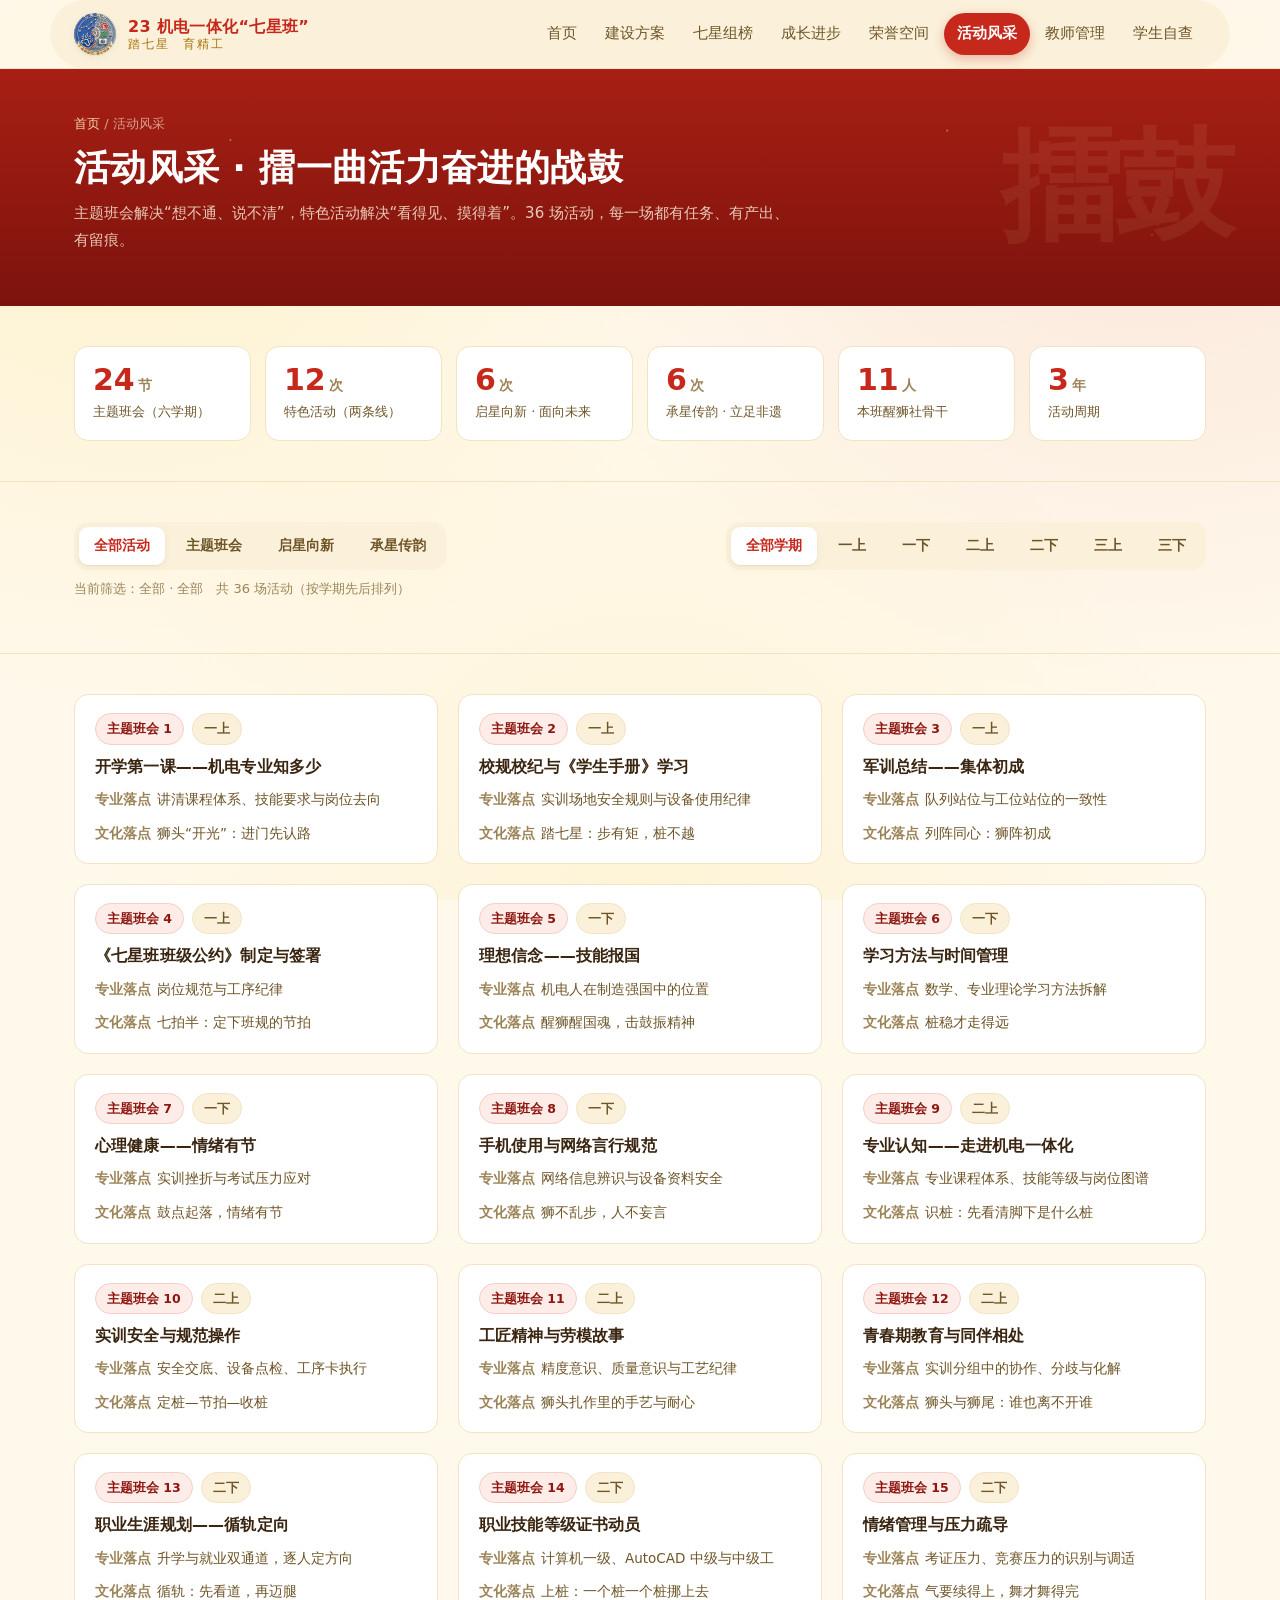
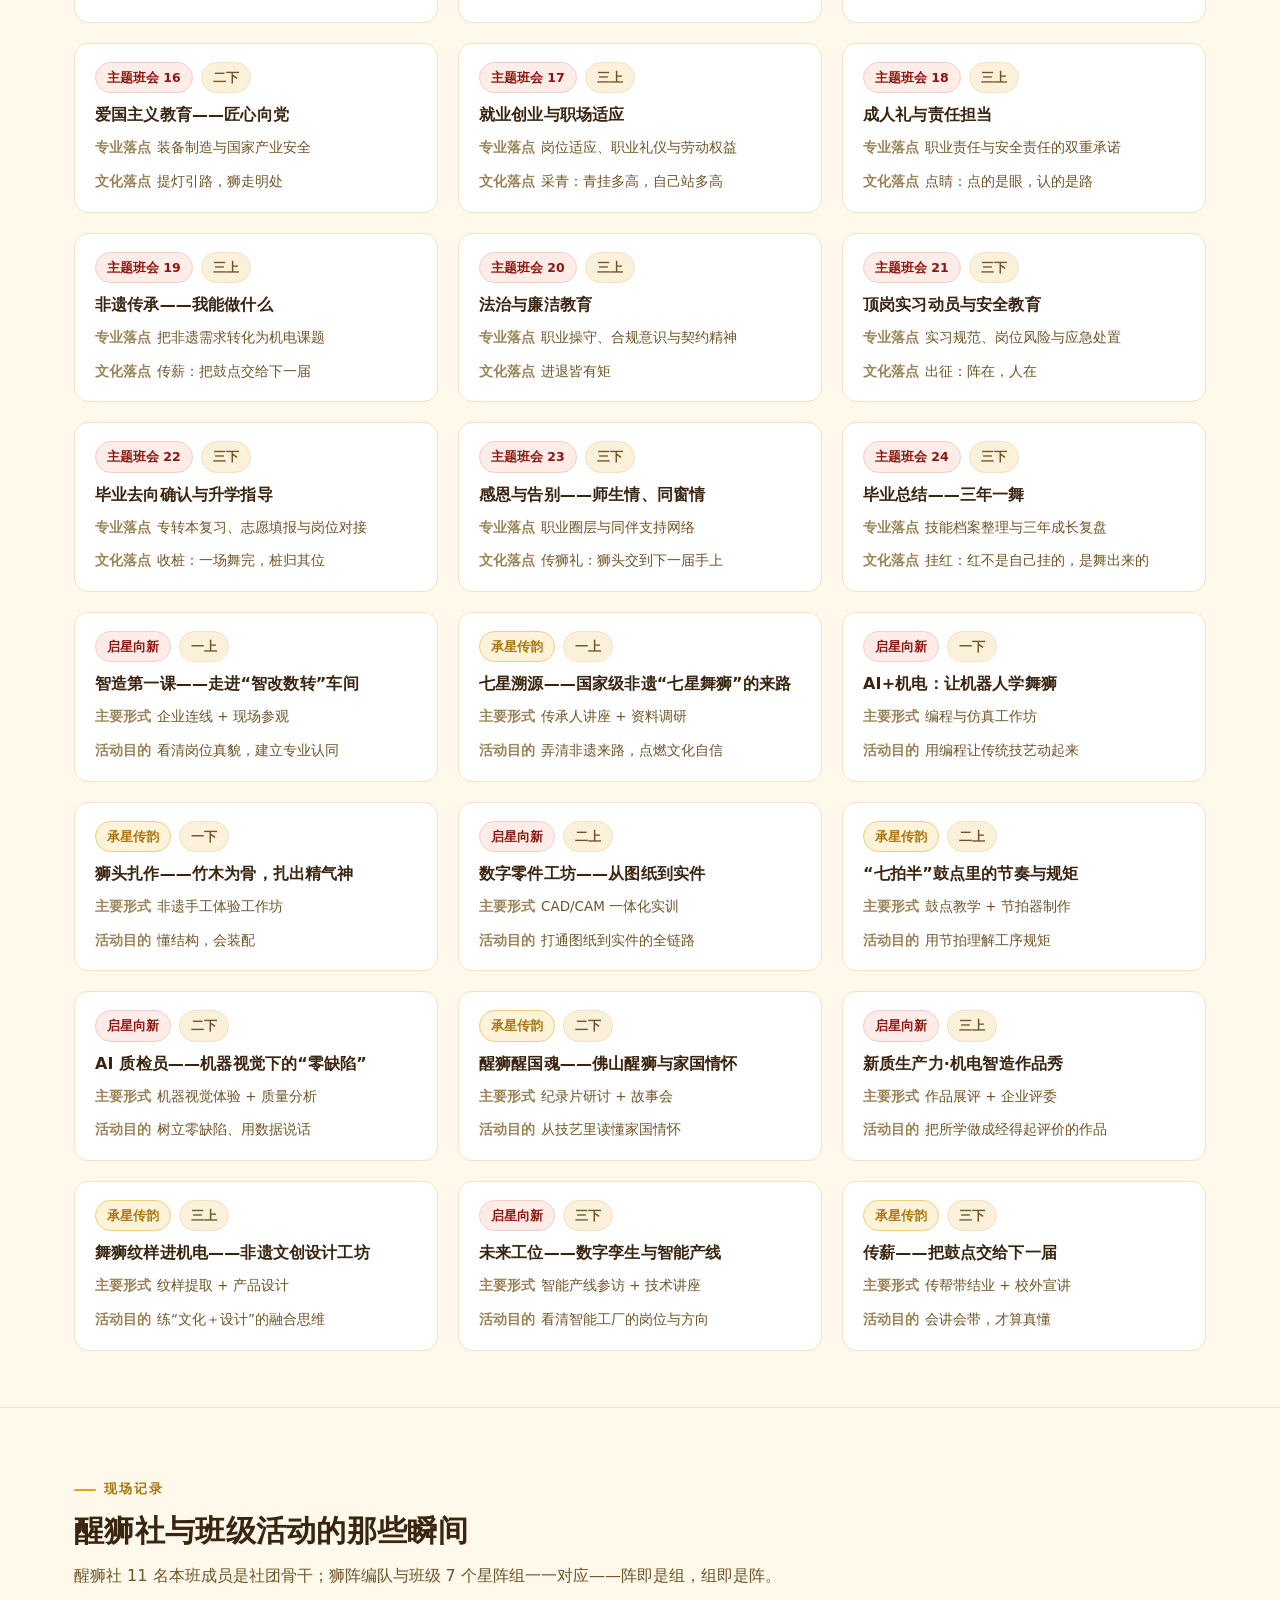
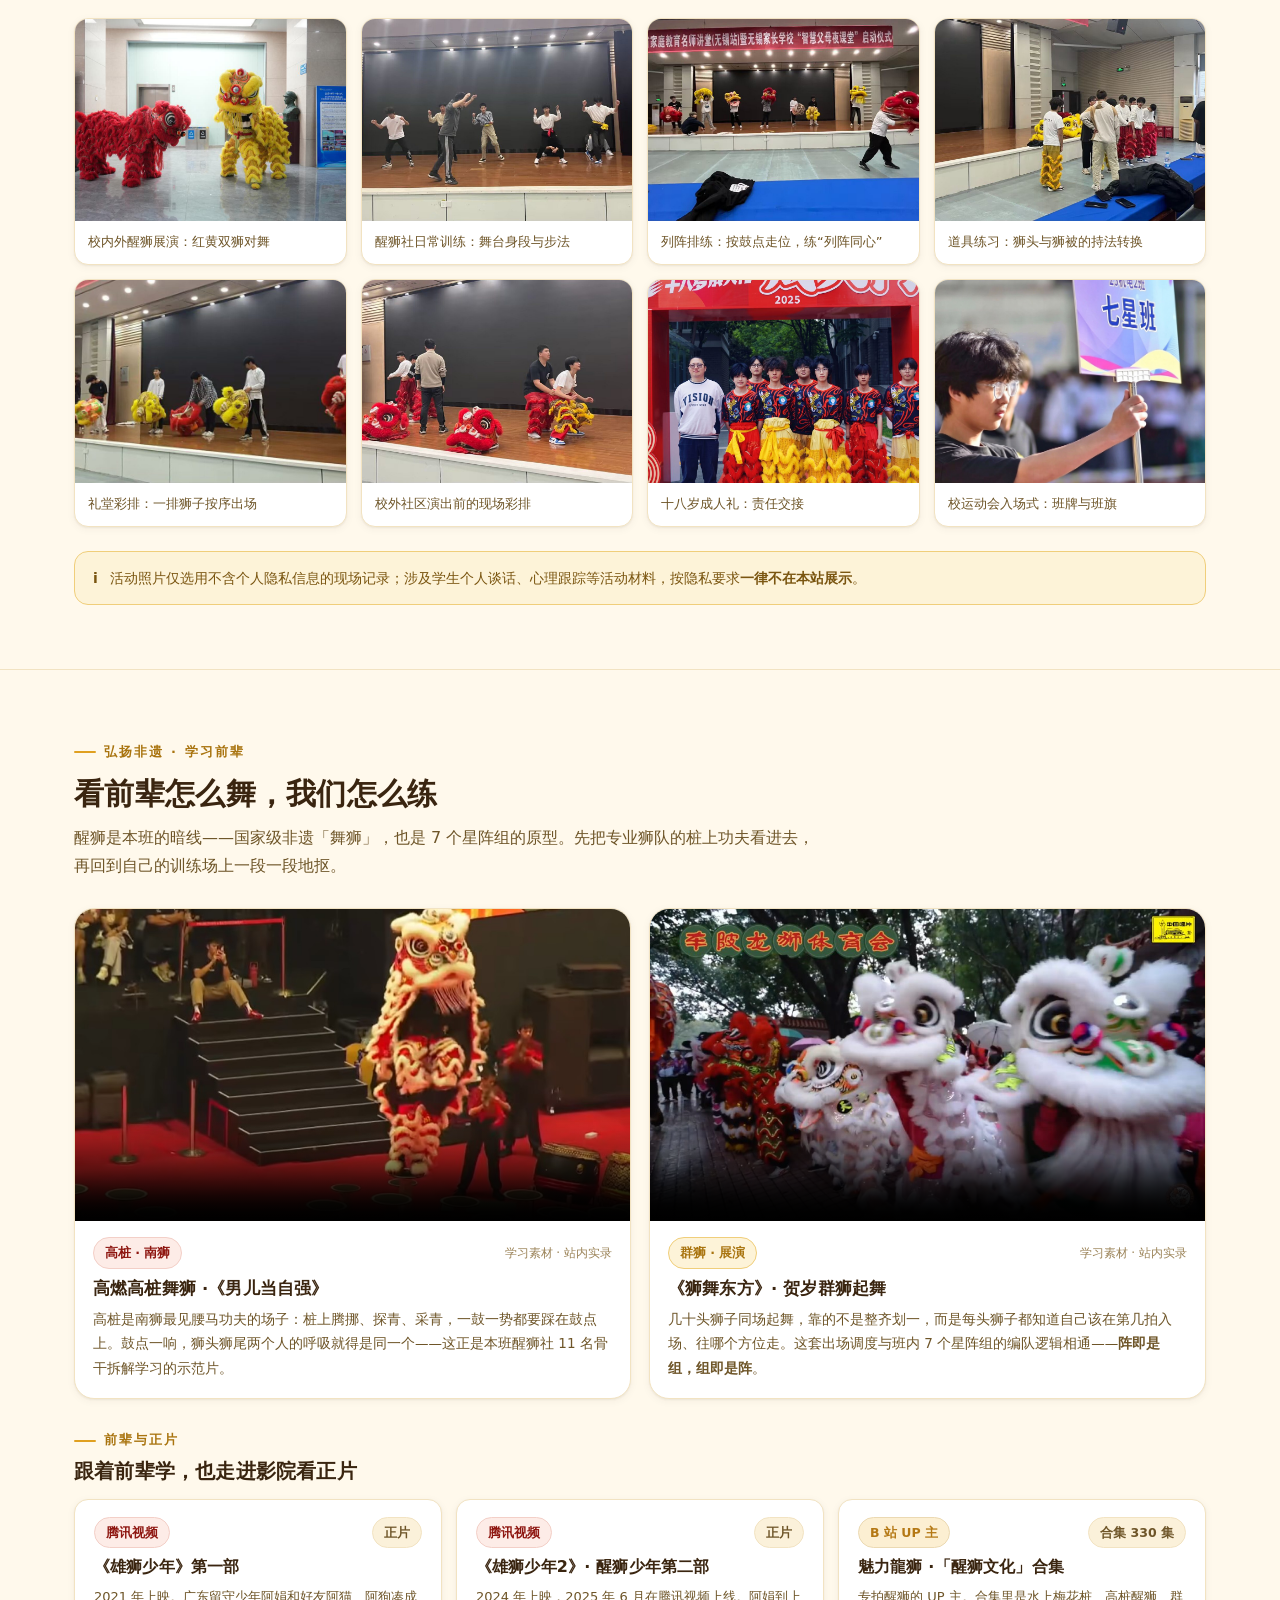
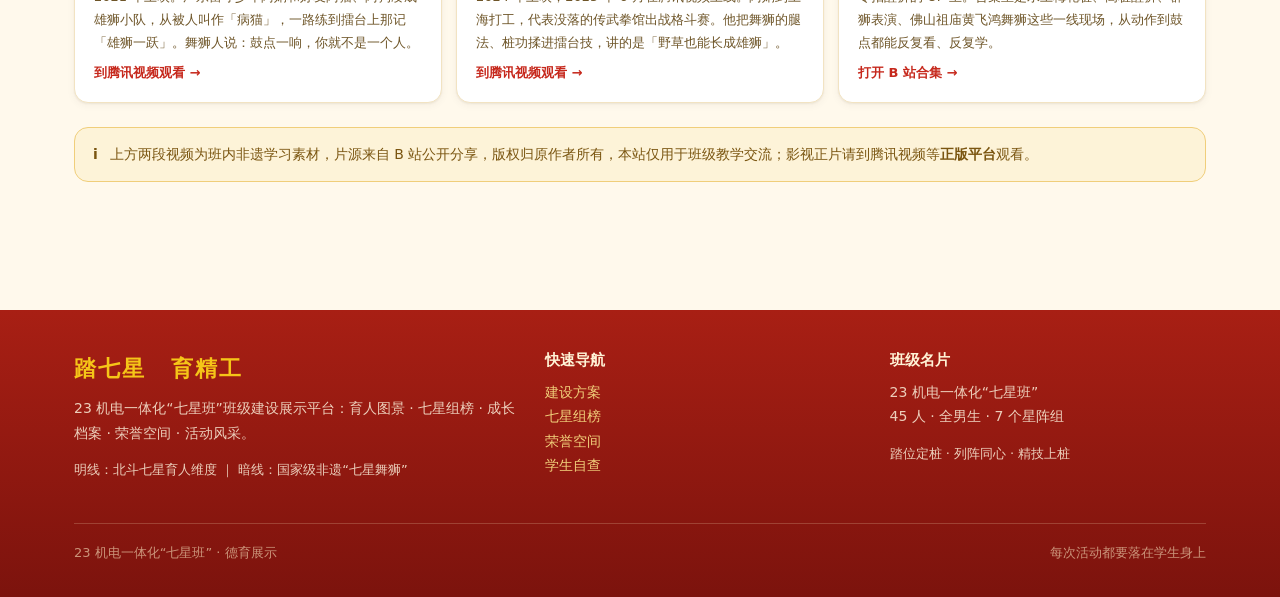
==== commit ec3ae28e: "更新班训：踏星笃行 智工守规 → 踏七星 育精工" ====
--- a/activities.html
+++ b/activities.html
@@ -17,7 +17,7 @@
   <div class="wrap bar">
     <a class="brand" href="index.html">
       <img src="assets/img/badge.jpg" alt="七星班班徽">
-      <span class="t"><b>23 机电一体化“七星班”</b><span>踏星笃行　智工守规</span></span>
+      <span class="t"><b>23 机电一体化“七星班”</b><span>踏七星　育精工</span></span>
     </a>
     <button class="nav-toggle" type="button" aria-label="展开导航" aria-expanded="false"><span></span></button>
     <nav class="nav" aria-label="站点导航">
@@ -172,7 +172,7 @@
   <div class="wrap">
     <div class="cols">
       <div>
-        <div class="motto">踏星笃行　智工守规</div>
+        <div class="motto">踏七星　育精工</div>
         <p>23 机电一体化“七星班”班级建设展示平台：育人图景 · 七星组榜 · 成长档案 · 荣誉空间 · 活动风采。</p>
         <p class="small">明线：北斗七星育人维度 ｜ 暗线：国家级非遗“七星舞狮”</p>
       </div>
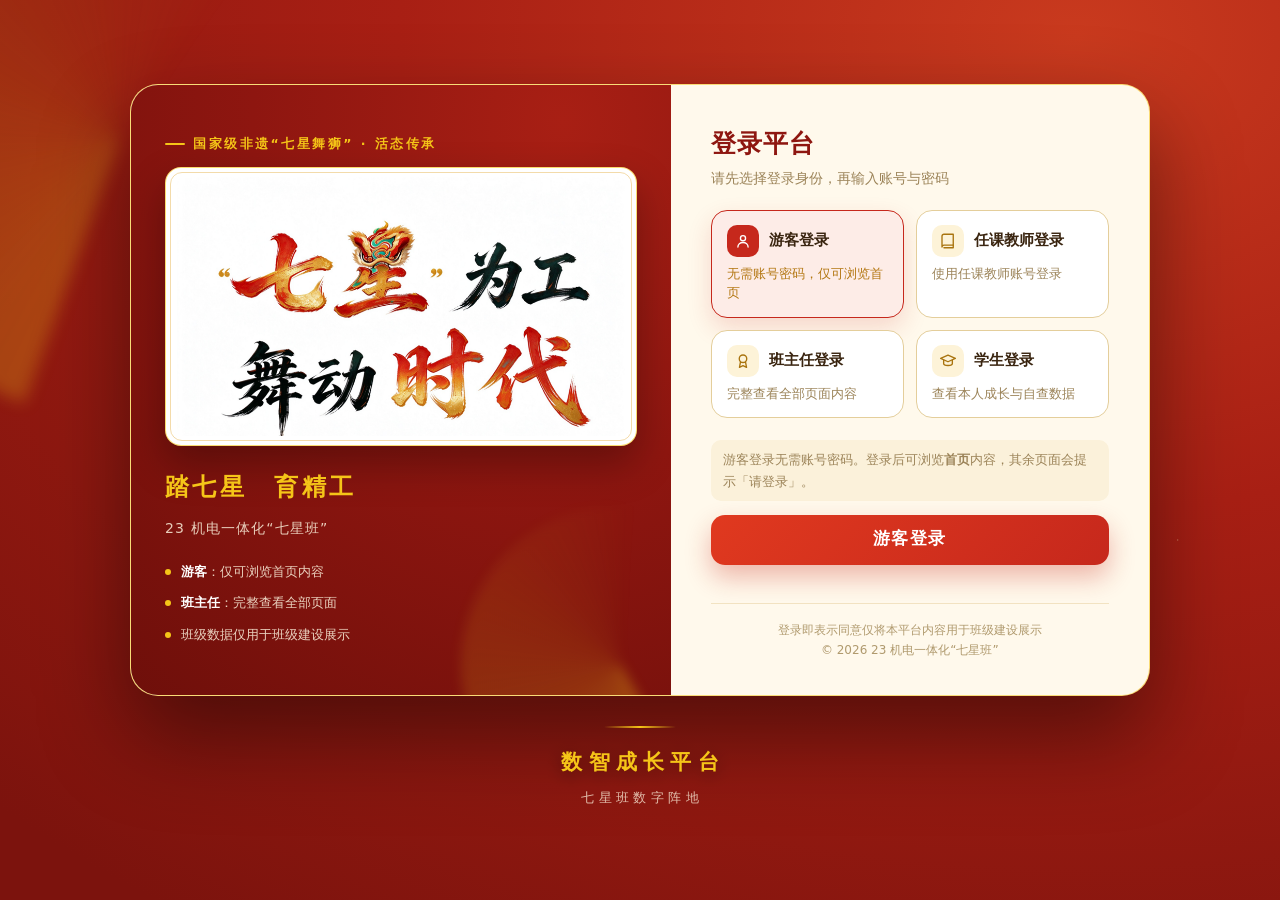
==== commit b23cc68a: "新增登录页与分级访问控制 - 新增 login.html：游客 / 任课教师 / 班主任 / 学生四种登录身份 - 新增 assets/js/auth.js：登录态管理 + 全站访问守卫（未登录跳登录" ====
--- a/activities.html
+++ b/activities.html
@@ -9,6 +9,7 @@
 <link rel="stylesheet" href="assets/css/base.css">
 <link rel="stylesheet" href="assets/css/components.css">
 <link rel="stylesheet" href="assets/css/pages.css">
+<script src="assets/js/auth.js" data-guard></script>
 </head>
 <body>
 <a class="skip-link" href="#main">跳到主要内容</a>
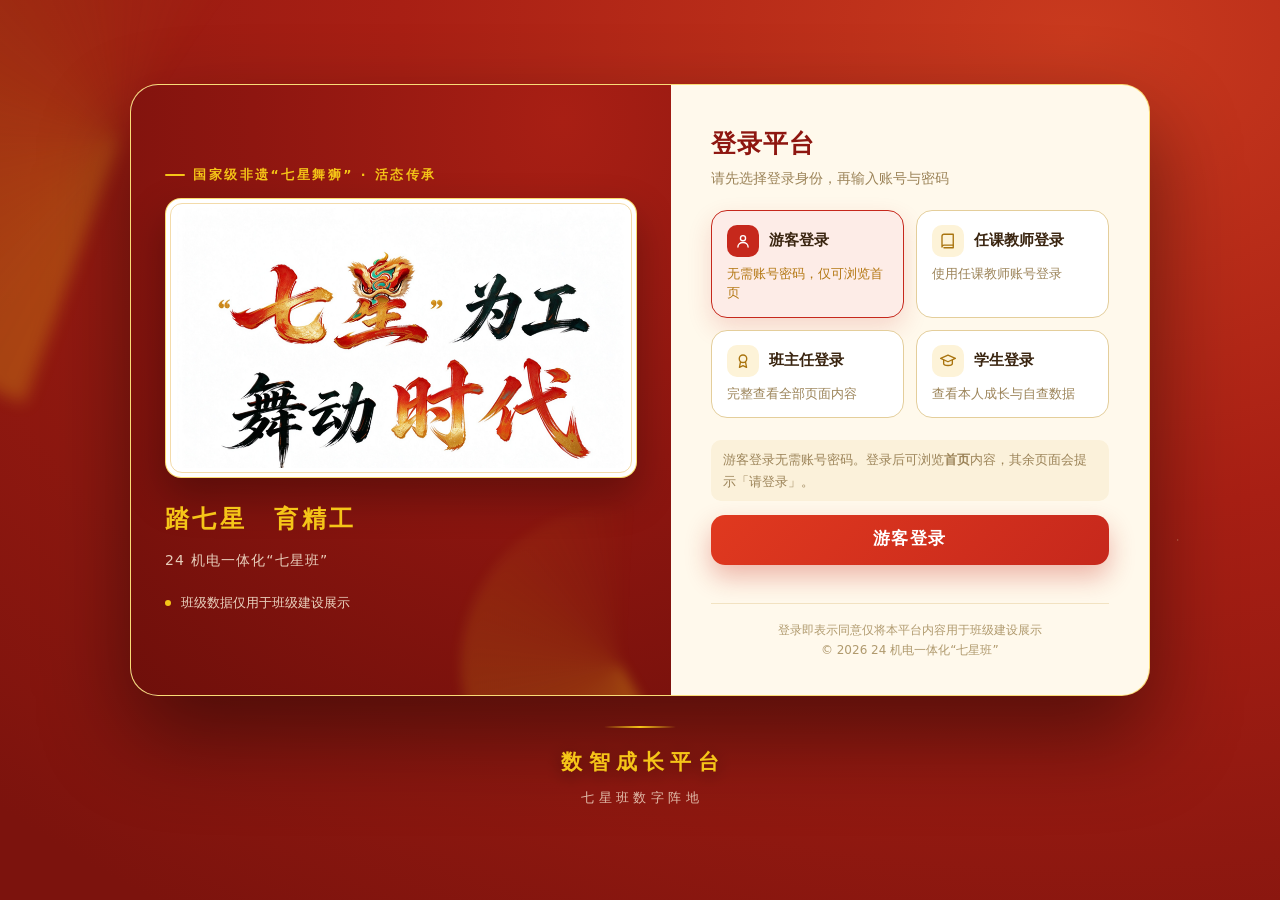
==== commit 8fcba4e6: "班级名改 24 机电一体化；门禁文案改「相应权限」；新增学生账号（李世博）仅可看本人成长与自查 - 全站「23 机电一体化」→「24 机电一体化」（12 个文件 51 处） - 访问受限层文案：需使用" ====
--- a/activities.html
+++ b/activities.html
@@ -3,7 +3,7 @@
 <head>
 <meta charset="UTF-8">
 <meta name="viewport" content="width=device-width, initial-scale=1">
-<title>活动风采 · 23 机电一体化“七星班”</title>
+<title>活动风采 · 24 机电一体化“七星班”</title>
 <meta name="description" content="七星班活动风采：24 节主题班会与 12 次特色活动（启星向新 / 承星传韵），以及醒狮社训练与展演现场记录。">
 <link rel="icon" href="assets/img/badge.jpg">
 <link rel="stylesheet" href="assets/css/base.css">
@@ -18,7 +18,7 @@
   <div class="wrap bar">
     <a class="brand" href="index.html">
       <img src="assets/img/badge.jpg" alt="七星班班徽">
-      <span class="t"><b>23 机电一体化“七星班”</b><span>踏七星　育精工</span></span>
+      <span class="t"><b>24 机电一体化“七星班”</b><span>踏七星　育精工</span></span>
     </a>
     <button class="nav-toggle" type="button" aria-label="展开导航" aria-expanded="false"><span></span></button>
     <nav class="nav" aria-label="站点导航">
@@ -174,7 +174,7 @@
     <div class="cols">
       <div>
         <div class="motto">踏七星　育精工</div>
-        <p>23 机电一体化“七星班”班级建设展示平台：育人图景 · 七星组榜 · 成长档案 · 荣誉空间 · 活动风采。</p>
+        <p>24 机电一体化“七星班”班级建设展示平台：育人图景 · 七星组榜 · 成长档案 · 荣誉空间 · 活动风采。</p>
         <p class="small">明线：北斗七星育人维度 ｜ 暗线：国家级非遗“七星舞狮”</p>
       </div>
       <div>
@@ -184,12 +184,12 @@
       </div>
       <div>
         <h4>班级名片</h4>
-        <p>23 机电一体化“七星班”<br>45 人 · 全男生 · 7 个星阵组</p>
+        <p>24 机电一体化“七星班”<br>45 人 · 全男生 · 7 个星阵组</p>
         <p class="small">踏位定桩 · 列阵同心 · 精技上桩</p>
       </div>
     </div>
     <div class="legal">
-      <span>23 机电一体化“七星班” · 德育展示</span>
+      <span>24 机电一体化“七星班” · 德育展示</span>
       <span>每次活动都要落在学生身上</span>
     </div>
   </div>
